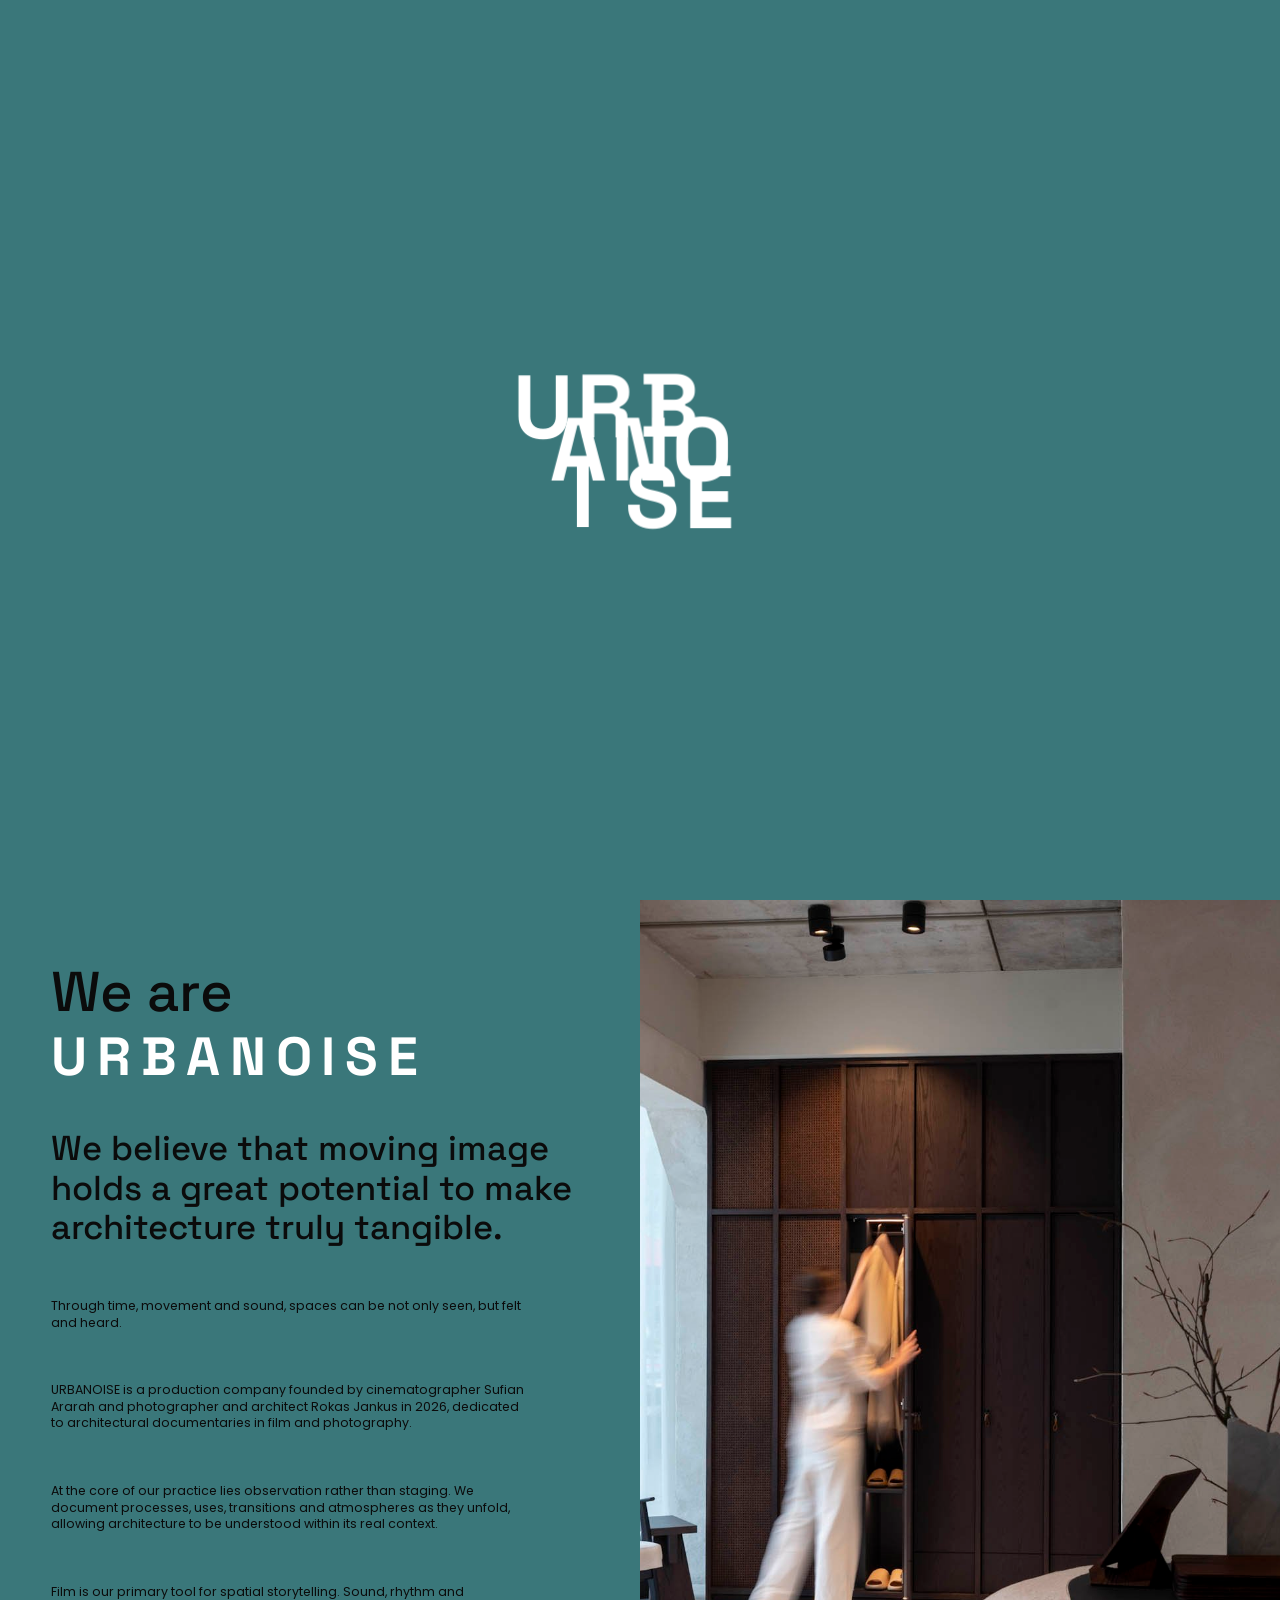
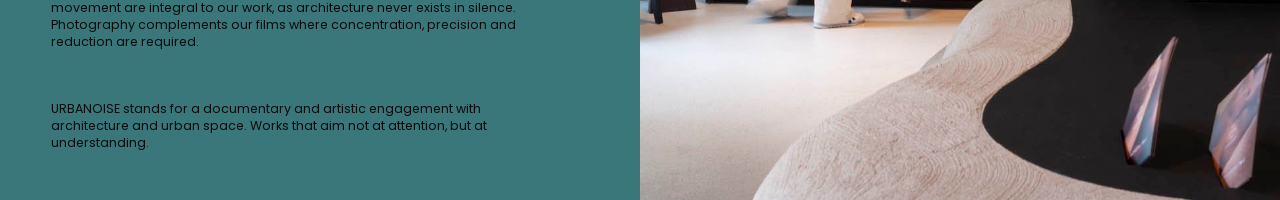
==== gsap2/index.html @ 007dd282 "Add gsap2 project and update About content" ====
<!doctype html>
<html lang="en">
  <head>
    <meta charset="UTF-8" />
    <meta name="viewport" content="width=device-width, initial-scale=1.0" />
    <title>Urbanoise</title>
    <link rel="preconnect" href="https://fonts.googleapis.com" />
    <link rel="preconnect" href="https://fonts.gstatic.com" crossorigin />
    <link
      href="https://fonts.googleapis.com/css2?family=Space+Grotesk:wght@400;500;600&display=swap"
      rel="stylesheet"
    />
    <link
      href="https://api.fontshare.com/v2/css?f[]=cabinet-grotesk@800&display=swap"
      rel="stylesheet"
    />
    <link
      href="https://api.fontshare.com/v2/css?f[]=satoshi@400,500,700&f[]=tanker@400&display=swap"
      rel="stylesheet"
    />
    <link
      href="https://fonts.googleapis.com/css2?family=Poppins:wght@300;400;500&display=swap"
      rel="stylesheet"
    />
    <link rel="stylesheet" href="./styles.css" />
    <link rel="stylesheet" href="./styles-phone.css" media="(max-width: 480px)" />
    <link
      rel="stylesheet"
      href="./styles-phone-lg.css"
      media="(min-width: 481px) and (max-width: 768px)"
    />
    <link
      rel="stylesheet"
      href="./styles-tablet.css"
      media="(min-width: 769px) and (max-width: 1024px)"
    />
    <link
      rel="stylesheet"
      href="./styles-laptop.css"
      media="(min-width: 1025px) and (max-width: 1440px)"
    />
    <link
      rel="stylesheet"
      href="./styles-13inch.css"
      media="(width: 1440px) and (min-height: 699px) and (max-height: 730px)"
    />
    <link
      rel="stylesheet"
      href="./styles-desktop.css"
      media="(min-width: 1441px) and (max-width: 1920px)"
    />
    <link rel="stylesheet" href="./styles-4k.css" media="(min-width: 1921px)" />
  </head>
  <body>
    <header class="site-header" aria-label="Primary">
      <div class="site-brand">Urbanoise</div>
      <nav class="nav-links">
        <a class="nav-link" href="mailto:info@urbanoise.com">Start a project</a>
        <a class="nav-link" href="#about">About us</a>
      </nav>
    </header>
    <main>
      <section class="stage" id="stage" aria-label="Urbanoise landing">
        <div class="video-frame" aria-label="Urbanoise featured video">
          <video
            class="hero-video"
            src="https://sufianararah.com/wp-content/uploads/2025/03/website_1.mp4"
            autoplay
            muted
            loop
            playsinline
          ></video>
          <div class="video-fallback" aria-hidden="true"></div>
          <button class="scroll-bumper" type="button" aria-label="Scroll down to About us">
            Scroll down
          </button>
        </div>

        <div class="stage-overlay">
          <h1 class="logo logo-button" role="button" tabindex="0" aria-label="Enter Urbanoise">
            <span class="sr-only">Urbanoise</span>
            <span class="logo-wrap logo--stack" aria-hidden="true">
              <span class="logo-letter logo-letter-urb">U</span>
              <span class="logo-letter logo-letter-urb">R</span>
              <span class="logo-letter logo-letter-urb">B</span>
              <span class="logo-letter logo-letter-ano">A</span>
              <span class="logo-letter logo-letter-ano">N</span>
              <span class="logo-letter logo-letter-ano">O</span>
              <span class="logo-letter logo-letter-ise">I</span>
              <span class="logo-letter logo-letter-ise">S</span>
              <span class="logo-letter logo-letter-ise">E</span>
            </span>
          </h1>

          <button class="enter-cta" type="button" aria-label="Click to enter">
            <span class="cursor-icon" aria-hidden="true">
              <svg viewBox="0 0 48 48" fill="none">
                <path
                  d="M12 6l26 24-11 1.5 5.2 10.8-4.2 1.9-5.2-10.8-8.6 7.1L12 6Z"
                  fill="currentColor"
                />
              </svg>
            </span>
            <span class="cta-text">Click to enter</span>
          </button>
        </div>
      </section>

      <section class="about-page" id="about" aria-label="About Urbanoise">
        <div class="about-split">
          <div class="about-left">
            <div class="about-head">
              <div class="about-we">We are</div>
              <div class="about-name">URBANOISE</div>
            </div>

            <p class="about-statement">
              We believe that moving image holds a great potential to make architecture truly
              tangible.
            </p>

            <p class="about-blurb">
              Through time, movement and sound, spaces can be not only seen, but felt and heard.
            </p>

            <p class="about-blurb">
              URBANOISE is a production company founded by cinematographer Sufian Ararah and
              photographer and architect Rokas Jankus in 2026, dedicated to architectural
              documentaries in film and photography.
            </p>

            <p class="about-blurb">
              At the core of our practice lies observation rather than staging. We document
              processes, uses, transitions and atmospheres as they unfold, allowing architecture to
              be understood within its real context.
            </p>

            <p class="about-blurb">
              Film is our primary tool for spatial storytelling. Sound, rhythm and movement are
              integral to our work, as architecture never exists in silence. Photography complements
              our films where concentration, precision and reduction are required.
            </p>

            <p class="about-blurb">
              URBANOISE stands for a documentary and artistic engagement with architecture and urban
              space. Works that aim not at attention, but at understanding.
            </p>
          </div>

          <div class="about-right" aria-hidden="true">
            <img
              class="about-photo"
              src="Photos/Architektur_2.jpg"
              alt=""
              loading="lazy"
            />
          </div>
        </div>
      </section>
    </main>

    <script type="module" src="./main.js"></script>
  </body>
</html>
---- gsap2/styles.css ----
:root {
  --pantone-8245c: #3a777a;
  --bg: #000;
  --text: #fff;
  --text-dark: #0b0b0b;
  --muted: rgba(255, 255, 255, 0.7);
  --font-logo: "Cabinet Grotesk", "Space Grotesk", sans-serif;
  --logo-letter-spacing: 0em;
  --logo-urb-x: 0em;
  --logo-urb-y: 0.01em;
  --logo-urb-letter: 0.02em;
  --logo-ano-x: -0.04em;
  --logo-ano-y: -0.02em;
  --logo-ano-letter: -0.09em;
  --logo-ise-x: -0.12em;
  --logo-ise-y: -0.06em;
  --logo-ise-letter: -0.08em;
  --font-head: "Satoshi", "Space Grotesk", sans-serif;
  --font-body: "Poppins", "Space Grotesk", sans-serif;
}

* {
  box-sizing: border-box;
}

html {
  height: 100%;
  scroll-behavior: smooth;
}

body {
  margin: 0;
  min-height: 100%;
  font-family: var(--font-body);
  font-weight: 400;
  background: var(--bg);
  color: var(--text);
  overflow-x: hidden;
}

body.scroll-locked {
  overflow: hidden;
  height: 100vh;
  overscroll-behavior: none;
}

@media (prefers-reduced-motion: reduce) {
  html {
    scroll-behavior: auto;
  }
}

button {
  font: inherit;
}

.sr-only {
  position: absolute;
  width: 1px;
  height: 1px;
  padding: 0;
  margin: -1px;
  overflow: hidden;
  clip: rect(0, 0, 0, 0);
  white-space: nowrap;
  border: 0;
}

.site-header {
  position: fixed;
  top: 1.75rem;
  left: 2.25rem;
  right: 2.25rem;
  z-index: 20;
  display: flex;
  align-items: center;
  justify-content: space-between;
  opacity: 0;
  visibility: hidden;
  transform: translateY(-12px);
  pointer-events: none;
}

body.is-entered .site-header {
  pointer-events: auto;
}

body.at-about .site-header {
  justify-content: flex-end;
}

body.at-about .site-brand {
  opacity: 0 !important;
  visibility: hidden !important;
  pointer-events: none !important;
  width: 0 !important;
  overflow: hidden !important;
}

.site-brand {
  font-family: var(--font-logo);
  font-weight: 800;
  font-size: 1.25rem;
  letter-spacing: var(--logo-letter-spacing);
  line-height: 1;
  text-transform: uppercase;
  color: #fff;
}

.nav-links {
  display: flex;
  align-items: center;
  gap: 2.25rem;
}

.nav-link {
  color: #fff;
  text-decoration: none;
  font-family: var(--font-head);
  font-weight: 500;
  font-size: 0.78rem;
  letter-spacing: 0.22em;
  text-transform: uppercase;
  padding: 0.2rem 0;
  transition: opacity 0.2s ease;
}

.nav-link:hover {
  opacity: 0.75;
}

.nav-link:focus-visible {
  outline: 2px solid #fff;
  outline-offset: 6px;
}

.stage {
  position: relative;
  min-height: 100vh;
  height: 100vh;
  background: var(--pantone-8245c);
  perspective: 1200px;
  overflow: hidden;
}

.video-frame {
  position: absolute;
  inset: 0;
  width: 100%;
  height: 100%;
  overflow: hidden;
  background: #000;
  border-radius: 26px;
  z-index: 1;
  opacity: 0;
  visibility: hidden;
  transform-style: preserve-3d;
  will-change: transform, opacity;
}

.hero-video {
  width: 100%;
  height: 100%;
  object-fit: cover;
  display: block;
}

.video-fallback {
  display: none;
}

.video-fallback.is-hidden {
  display: none;
}

.stage-overlay {
  position: absolute;
  inset: 0;
  display: grid;
  place-items: center;
  pointer-events: none;
  z-index: 4;
}

.logo {
  font-family: var(--font-logo);
  font-weight: 800;
  font-size: clamp(2.2rem, 7vw, 6rem);
  letter-spacing: var(--logo-letter-spacing);
  line-height: 1;
  text-transform: uppercase;
  margin: 0;
  color: #fff;
  pointer-events: auto;
  user-select: none;
  position: relative;
  display: grid;
  place-items: center;
  will-change: transform;
}

.logo-wrap {
  position: relative;
  display: inline-grid;
  place-items: center;
  transform: translateZ(0);
  will-change: transform;
  grid-area: 1 / 1;
  opacity: 0;
}

.logo-letter {
  display: block;
  font-family: var(--font-logo);
  font-weight: 800;
  letter-spacing: var(--logo-letter-spacing);
  will-change: transform, opacity;
}

.logo--stack {
  display: grid;
  grid-template-columns: repeat(3, 1fr);
  grid-auto-rows: 0.68em;
  place-content: center;
  place-items: center;
  column-gap: 0;
  row-gap: 0;
  transform: translateY(0.02em);
}

.logo--stack .logo-letter {
  width: 100%;
  text-align: center;
  letter-spacing: 0;
  line-height: 0.92;
}

.logo--stack .logo-letter-urb {
  letter-spacing: var(--logo-urb-letter);
  transform: translate(var(--logo-urb-x), var(--logo-urb-y));
}

.logo--stack .logo-letter-ano {
  letter-spacing: var(--logo-ano-letter);
  transform: translate(var(--logo-ano-x), var(--logo-ano-y));
}

.logo--stack .logo-letter-ise {
  letter-spacing: var(--logo-ise-letter);
  transform: translate(var(--logo-ise-x), var(--logo-ise-y));
}

.logo--stack .logo-letter:nth-child(n + 4):nth-child(-n + 6) {
  margin-top: -0.06em;
}

.logo--stack .logo-letter:nth-child(n + 7) {
  margin-top: -0.12em;
}

.logo--row {
  display: flex;
  justify-content: center;
  align-items: center;
  gap: var(--logo-letter-spacing);
  white-space: nowrap;
}

.logo-button {
  cursor: pointer;
}

.enter-cta {
  position: absolute;
  bottom: 3.2rem;
  left: 0;
  right: 0;
  margin-inline: auto;
  width: max-content;
  display: flex;
  flex-direction: column;
  align-items: center;
  gap: 0.65rem;
  background: transparent;
  border: 0;
  color: #fff;
  padding: 0.5rem 0.75rem;
  cursor: pointer;
  pointer-events: auto;
  transition: opacity 0.18s ease;
}

.enter-cta:focus-visible {
  outline: 2px solid #fff;
  outline-offset: 6px;
  border-radius: 8px;
}

.enter-cta:hover {
  opacity: 0.78;
}

@media (prefers-reduced-motion: reduce) {
  .enter-cta {
    transition: none;
  }
}

.cursor-icon {
  width: 28px;
  height: 28px;
  display: grid;
  place-items: center;
  color: #fff;
  position: relative;
  isolation: isolate;
}

.cursor-icon::after,
.cursor-icon::before {
  content: "";
  position: absolute;
  inset: 50%;
  width: 86px;
  height: 86px;
  background: radial-gradient(circle at 50% 50%, rgba(255, 255, 255, 0.24) 8%, rgba(255, 255, 255, 0.1) 40%, rgba(255, 255, 255, 0) 68%);
  border-radius: 999px;
  transform: translate(-50%, -50%) scale(0.22);
  opacity: 0;
  pointer-events: none;
}

.cursor-icon::before {
  width: 72px;
  height: 72px;
  background: radial-gradient(circle at 50% 50%, rgba(255, 255, 255, 0.28) 10%, rgba(255, 255, 255, 0.12) 44%, rgba(255, 255, 255, 0) 70%);
  filter: blur(0.9px);
}

.cursor-icon svg {
  width: 100%;
  height: 100%;
  display: block;
}

.cta-text {
  font-size: 0.75rem;
  letter-spacing: 0.35em;
  text-transform: uppercase;
  font-weight: 300;
  opacity: 0.95;
}

.cursor-animate .cursor-icon {
  animation: cursorClick 0.5s ease-out forwards;
}

.cursor-animate .cursor-icon::after {
  animation: cursorRipple 1.05s cubic-bezier(0.25, 0.46, 0.45, 1) forwards;
}

.cursor-animate .cursor-icon::before {
  animation: cursorRipple 0.9s cubic-bezier(0.25, 0.46, 0.45, 1) 0.06s forwards;
}

@keyframes cursorClick {
  0% {
    transform: translateY(0) scale(1);
  }
  15% {
    transform: translateY(1px) scale(0.94);
  }
  40% {
    transform: translateY(0) scale(1.02);
  }
  100% {
    transform: translateY(0) scale(1);
  }
}

@keyframes cursorRipple {
  0% {
    transform: translate(-50%, -50%) scale(0.22);
    opacity: 0;
  }
  18% {
    transform: translate(-50%, -50%) scale(0.38);
    opacity: 0.28;
  }
  55% {
    opacity: 0.18;
  }
  100% {
    transform: translate(-50%, -52%) scale(2.25);
    opacity: 0;
  }
}

.scroll-bumper {
  position: absolute;
  bottom: 2rem;
  left: 0;
  right: 0;
  margin-inline: auto;
  width: max-content;
  min-width: 240px;
  height: 54px;
  padding: 0 1.35rem;
  border: 0;
  border-radius: 0;
  background: #fff;
  color: var(--text-dark);
  font-family: var(--font-head);
  font-weight: 500;
  font-size: 0.78rem;
  letter-spacing: 0.22em;
  text-transform: uppercase;
  cursor: pointer;
  box-shadow: 0 18px 40px rgba(0, 0, 0, 0.35);
}

.scroll-bumper:disabled {
  pointer-events: none;
}

.scroll-bumper:focus-visible {
  outline: 2px solid #fff;
  outline-offset: 6px;
}

.about-page {
  min-height: 100vh;
  background: #000;
}

.about-split {
  min-height: 100vh;
  display: grid;
  grid-template-columns: 1fr 1fr;
}

.about-left {
  background: var(--pantone-8245c);
  color: var(--text-dark);
  padding: clamp(2.9rem, 6vh, 4.1rem) clamp(1.9rem, 4vw, 3.6rem)
    clamp(2.4rem, 5vh, 3.2rem);
  display: flex;
  flex-direction: column;
  min-height: 100vh;
}

.about-head {
  display: grid;
  gap: 0.65rem;
}

.about-we {
  font-family: var(--font-head);
  font-weight: 500;
  font-size: clamp(2.6rem, 4.6vw, 3.5rem);
  line-height: 1;
}

.about-name {
  font-family: var(--font-logo);
  font-weight: 800;
  font-size: clamp(2.35rem, 4.2vw, 3.45rem);
  letter-spacing: 0.18em;
  line-height: 1;
  color: #fff;
}

.about-statement {
  margin: clamp(2.4rem, 5vh, 3.6rem) 0 0;
  font-family: var(--font-head);
  font-weight: 500;
  font-size: clamp(1.85rem, 2.7vw, 3.2rem);
  line-height: 1.14;
  max-width: 40ch;
}

.about-blurb {
  margin: auto 0 0;
  max-width: 60ch;
  font-size: clamp(0.78rem, 0.95vw, 0.85rem);
  line-height: 1.35;
  white-space: normal;
}

@media (max-height: 820px) {
  .about-head {
    gap: 0.55rem;
  }

  .about-statement {
    margin-top: 2.3rem;
    font-size: clamp(1.75rem, 2.45vw, 2.7rem);
  }

  .about-blurb {
    font-size: 0.8rem;
  }
}

.about-right {
  position: relative;
  min-height: 100vh;
  background: #111;
}

.about-photo {
  width: 100%;
  height: 100%;
  display: block;
  object-fit: cover;
}
---- gsap2/styles-phone.css ----
/* Phone overrides (max-width: 480px). */

.site-header {
  top: 1.25rem;
  left: 1.25rem;
  right: 1.25rem;
}

.site-brand {
  font-size: 1.1rem;
}

.nav-links {
  gap: 1.25rem;
}

.nav-link {
  font-size: 0.65rem;
  letter-spacing: 0.18em;
}

.enter-cta {
  bottom: 2.2rem;
}

.cursor-icon {
  width: 24px;
  height: 24px;
}

.cta-text {
  font-size: 0.68rem;
}

.scroll-bumper {
  bottom: 1.35rem;
  min-width: 210px;
  height: 50px;
  font-size: 0.7rem;
}

.about-split {
  grid-template-columns: 1fr 1fr;
}

.about-left {
  min-height: auto;
  padding: 3rem 1.75rem 2.25rem;
}

.about-right {
  min-height: 55vh;
}

.about-we {
  font-size: 2.65rem;
}

.about-name {
  font-size: 2.55rem;
}

.about-statement {
  margin-top: 2.4rem;
  font-size: clamp(1.65rem, 6vw, 2.2rem);
  max-width: 22ch;
}

.about-blurb {
  max-width: 48ch;
  font-size: 0.82rem;
}
---- gsap2/styles-phone-lg.css ----
/* Large phone / small tablet overrides (481px–768px). */

.site-header {
  top: 1.4rem;
  left: 1.6rem;
  right: 1.6rem;
}

.site-brand {
  font-size: 1.2rem;
}

.nav-links {
  gap: 1.6rem;
}

.nav-link {
  font-size: 0.7rem;
  letter-spacing: 0.2em;
}

.enter-cta {
  bottom: 2.35rem;
}

.scroll-bumper {
  bottom: 1.5rem;
  min-width: 220px;
}

.about-split {
  grid-template-columns: 1fr 1fr;
}

.about-left {
  min-height: auto;
  padding: 3.25rem 2.4rem 2.5rem;
}

.about-right {
  min-height: 60vh;
}

.about-we {
  font-size: 3.05rem;
}

.about-name {
  font-size: 3rem;
}

.about-statement {
  margin-top: 2.8rem;
  font-size: clamp(1.9rem, 4.6vw, 2.55rem);
  max-width: 22ch;
}
---- gsap2/styles-tablet.css ----
/* Tablet overrides (769px–1024px). */

.site-header {
  left: 1.9rem;
  right: 1.9rem;
}

.site-brand {
  font-size: 1.3rem;
}

.nav-links {
  gap: 1.9rem;
}

.about-split {
  grid-template-columns: 1fr 1fr;
}

.about-left {
  padding: 3.6rem 2.8rem 2.8rem;
}

.about-we {
  font-size: 3.15rem;
}

.about-name {
  font-size: 3.1rem;
}

.about-statement {
  margin-top: 3.1rem;
  font-size: clamp(2rem, 2.8vw, 2.65rem);
}
---- gsap2/styles-laptop.css ----
/* Laptop overrides (1025px–1440px). */

.site-header {
  left: 2.1rem;
  right: 2.1rem;
}

.about-left {
  padding: 4rem 3.2rem 3rem;
}

.about-split {
  grid-template-columns: 1fr 1fr;
}
---- gsap2/styles-13inch.css ----
/* 13-inch laptop height tuning (1440px wide). */

.about-left {
  padding-top: 3.6rem;
  padding-bottom: 2.6rem;
}

.about-statement {
  margin-top: 3.1rem;
}
---- gsap2/styles-desktop.css ----
/* Desktop overrides (1441px–1920px). */

.site-header {
  left: 2.6rem;
  right: 2.6rem;
}

.site-brand {
  font-size: 1.35rem;
}

.nav-link {
  font-size: 0.82rem;
}

.about-split {
  grid-template-columns: 1fr 1fr;
}
---- gsap2/styles-4k.css ----
/* 4K overrides (1921px+). */

.site-header {
  top: 2.4rem;
  left: 3.4rem;
  right: 3.4rem;
}

.site-brand {
  font-size: 1.75rem;
}

.nav-link {
  font-size: 0.95rem;
}

.enter-cta {
  bottom: 3.8rem;
}

.scroll-bumper {
  bottom: 2.6rem;
  min-width: 300px;
  height: 62px;
  font-size: 0.9rem;
}

.about-left {
  padding: 5.5rem 5.2rem 4.2rem;
}

.about-we {
  font-size: 4.6rem;
}

.about-name {
  font-size: 4.5rem;
}

.about-statement {
  font-size: clamp(2.6rem, 2.6vw, 4.1rem);
}
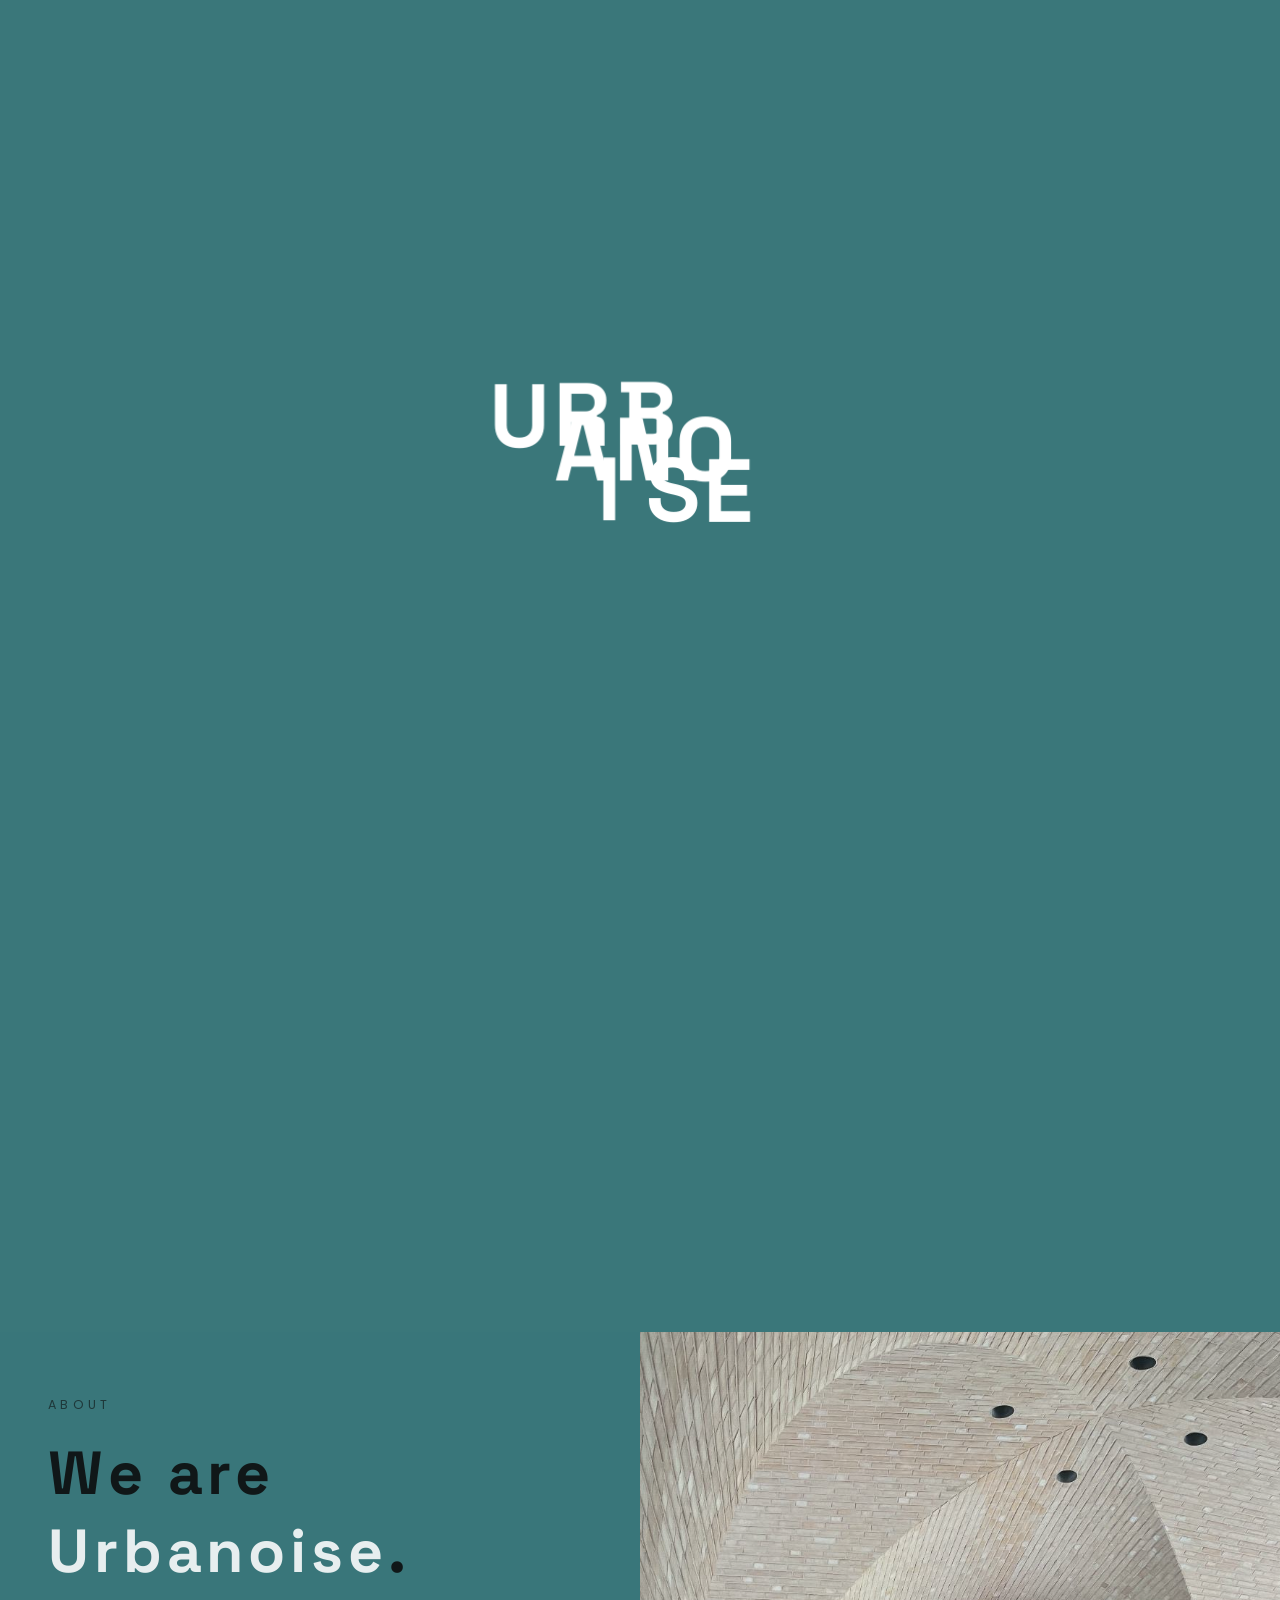
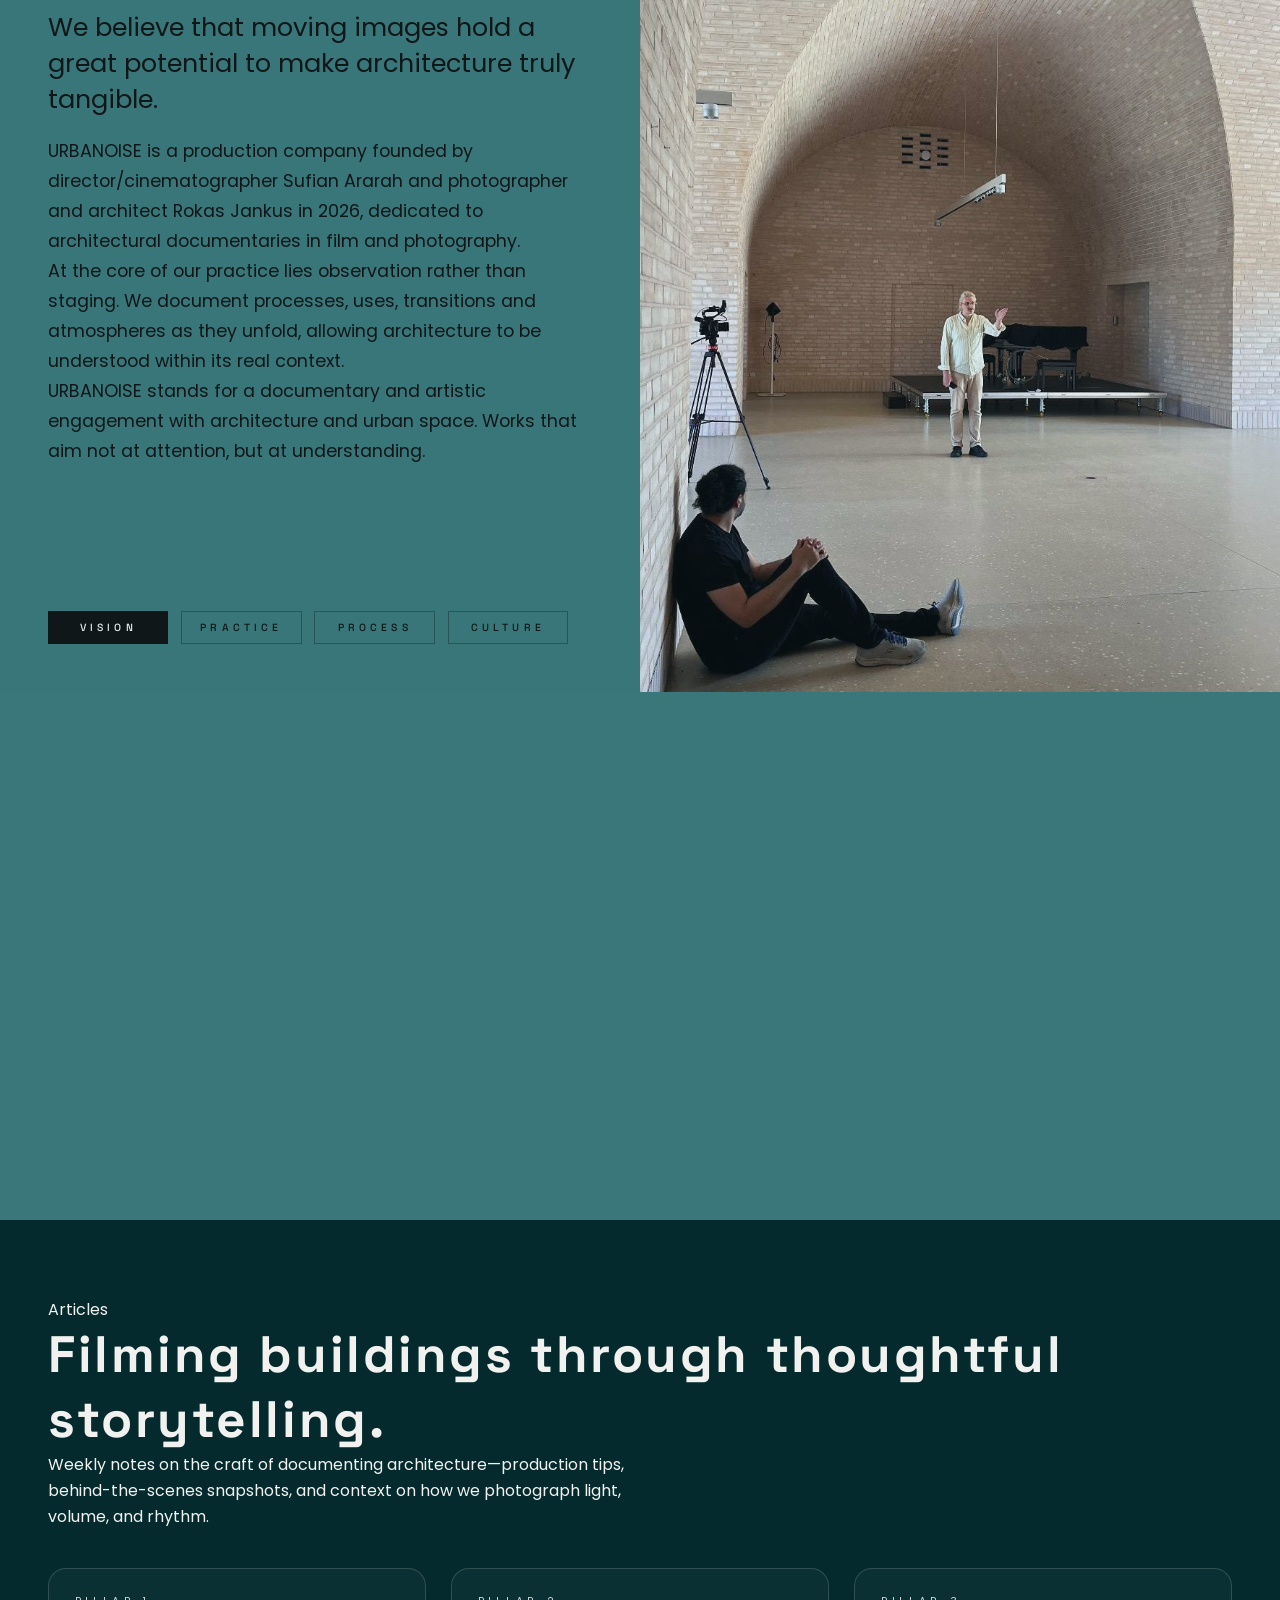
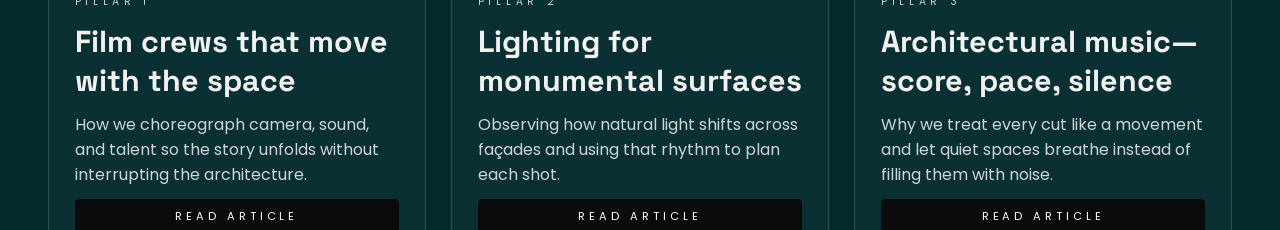
==== commit 2f03b560: "Update about page scroll and controls" ====
--- a/gsap2/index.html
+++ b/gsap2/index.html
@@ -56,10 +56,13 @@
       <div class="site-brand">Urbanoise</div>
       <nav class="nav-links">
         <a class="nav-link" href="mailto:info@urbanoise.com">Start a project</a>
+        <a class="nav-link" href="#articles">Articles</a>
         <a class="nav-link" href="#about">About us</a>
       </nav>
     </header>
-    <main>
+    <div id="smooth-wrapper">
+      <div id="smooth-content">
+        <main>
       <section class="stage" id="stage" aria-label="Urbanoise landing">
         <div class="video-frame" aria-label="Urbanoise featured video">
           <video
@@ -107,57 +110,69 @@
       </section>
 
       <section class="about-page" id="about" aria-label="About Urbanoise">
-        <div class="about-split">
-          <div class="about-left">
-            <div class="about-head">
-              <div class="about-we">We are</div>
-              <div class="about-name">URBANOISE</div>
+        <div class="about-grid">
+          <div class="about-viewport">
+            <div class="about-slide-track"></div>
+          </div>
+          <div class="about-actions">
+            <div class="about-controls" role="group" aria-label="About variants">
+              <button
+                type="button"
+                class="about-variant-button is-active"
+                data-variant="vision"
+                aria-pressed="true"
+              >
+                Vision
+              </button>
+              <button type="button" class="about-variant-button" data-variant="practice" aria-pressed="false">
+                Practice
+              </button>
+              <button type="button" class="about-variant-button" data-variant="process" aria-pressed="false">
+                Process
+              </button>
+              <button type="button" class="about-variant-button" data-variant="culture" aria-pressed="false">
+                Culture
+              </button>
             </div>
-
-            <p class="about-statement">
-              We believe that moving image holds a great potential to make architecture truly
-              tangible.
-            </p>
-
-            <p class="about-blurb">
-              Through time, movement and sound, spaces can be not only seen, but felt and heard.
-            </p>
-
-            <p class="about-blurb">
-              URBANOISE is a production company founded by cinematographer Sufian Ararah and
-              photographer and architect Rokas Jankus in 2026, dedicated to architectural
-              documentaries in film and photography.
-            </p>
-
-            <p class="about-blurb">
-              At the core of our practice lies observation rather than staging. We document
-              processes, uses, transitions and atmospheres as they unfold, allowing architecture to
-              be understood within its real context.
-            </p>
-
-            <p class="about-blurb">
-              Film is our primary tool for spatial storytelling. Sound, rhythm and movement are
-              integral to our work, as architecture never exists in silence. Photography complements
-              our films where concentration, precision and reduction are required.
-            </p>
-
-            <p class="about-blurb">
-              URBANOISE stands for a documentary and artistic engagement with architecture and urban
-              space. Works that aim not at attention, but at understanding.
-            </p>
-          </div>
-
-          <div class="about-right" aria-hidden="true">
-            <img
-              class="about-photo"
-              src="Photos/Architektur_2.jpg"
-              alt=""
-              loading="lazy"
-            />
           </div>
         </div>
       </section>
-    </main>
+
+      <section class="articles-section" id="articles" aria-label="Articles">
+        <div class="articles-inner">
+          <div class="articles-heading">
+            <p class="articles-eyebrow">Articles</p>
+            <h2>Filming buildings through thoughtful storytelling.</h2>
+            <p>
+              Weekly notes on the craft of documenting architecture—production tips, behind-the-scenes snapshots,
+              and context on how we photograph light, volume, and rhythm.
+            </p>
+          </div>
+          <div class="articles-grid">
+            <article class="article-card">
+              <p class="article-label">Pillar 1</p>
+              <h3>Film crews that move with the space</h3>
+              <p>How we choreograph camera, sound, and talent so the story unfolds without interrupting the architecture.</p>
+              <button class="article-button">Read article</button>
+            </article>
+            <article class="article-card">
+              <p class="article-label">Pillar 2</p>
+              <h3>Lighting for monumental surfaces</h3>
+              <p>Observing how natural light shifts across façades and using that rhythm to plan each shot.</p>
+              <button class="article-button">Read article</button>
+            </article>
+            <article class="article-card">
+              <p class="article-label">Pillar 3</p>
+              <h3>Architectural music—score, pace, silence</h3>
+              <p>Why we treat every cut like a movement and let quiet spaces breathe instead of filling them with noise.</p>
+              <button class="article-button">Read article</button>
+            </article>
+          </div>
+        </div>
+      </section>
+        </main>
+      </div>
+    </div>
 
     <script type="module" src="./main.js"></script>
   </body>
--- a/gsap2/styles.css
+++ b/gsap2/styles.css
@@ -1,6 +1,6 @@
 :root {
   --pantone-8245c: #3a777a;
-  --bg: #000;
+  --bg: #3a777a;
   --text: #fff;
   --text-dark: #0b0b0b;
   --muted: rgba(255, 255, 255, 0.7);
@@ -38,6 +38,24 @@
   overflow-x: hidden;
 }
 
+#smooth-wrapper,
+#smooth-content {
+  background: var(--pantone-8245c);
+}
+
+#smooth-wrapper {
+  position: relative;
+  overflow: hidden;
+}
+
+#smooth-content {
+  min-height: 100vh;
+}
+
+#smooth-content > main {
+  min-height: 100vh;
+}
+
 body.scroll-locked {
   overflow: hidden;
   height: 100vh;
@@ -75,10 +93,12 @@
   display: flex;
   align-items: center;
   justify-content: space-between;
+  gap: 1rem;
   opacity: 0;
   visibility: hidden;
   transform: translateY(-12px);
   pointer-events: none;
+  transition: opacity 0.4s ease, transform 0.4s ease;
 }
 
 body.is-entered .site-header {
@@ -90,11 +110,12 @@
 }
 
 body.at-about .site-brand {
-  opacity: 0 !important;
-  visibility: hidden !important;
-  pointer-events: none !important;
-  width: 0 !important;
-  overflow: hidden !important;
+  opacity: 0;
+  visibility: hidden;
+  pointer-events: none;
+  width: 0;
+  height: 0;
+  overflow: hidden;
 }
 
 .site-brand {
@@ -118,20 +139,35 @@
   text-decoration: none;
   font-family: var(--font-head);
   font-weight: 500;
-  font-size: 0.78rem;
-  letter-spacing: 0.22em;
-  text-transform: uppercase;
-  padding: 0.2rem 0;
-  transition: opacity 0.2s ease;
-}
-
+  font-size: 0.65rem;
+  letter-spacing: 0.4em;
+  text-transform: uppercase;
+  padding: 0.45rem 1rem;
+  background: transparent;
+  border-radius: 0;
+  display: inline-flex;
+  align-items: center;
+  justify-content: center;
+  transition: background 0.25s ease, transform 0.2s ease;
+}
 .nav-link:hover {
-  opacity: 0.75;
+  transform: translateY(-1px);
 }
 
 .nav-link:focus-visible {
   outline: 2px solid #fff;
   outline-offset: 6px;
+}
+
+body.at-about .nav-link {
+  background: #0b0b0b;
+  border-radius: 3px;
+  padding: 0.55rem 1.2rem;
+  letter-spacing: 0.4em;
+}
+
+main {
+  scroll-snap-type: y mandatory;
 }
 
 .stage {
@@ -141,6 +177,7 @@
   background: var(--pantone-8245c);
   perspective: 1200px;
   overflow: hidden;
+  scroll-snap-align: start;
 }
 
 .video-frame {
@@ -429,82 +466,230 @@
 }
 
 .about-page {
-  min-height: 100vh;
-  background: #000;
-}
-
-.about-split {
+  background: var(--pantone-8245c);
+  padding: 0;
+  color: var(--text-dark);
+  min-height: 100vh;
+  scroll-snap-align: start;
+}
+
+.about-grid {
+  position: relative;
+  min-height: 100vh;
+}
+
+.about-viewport {
+  overflow: hidden;
+  min-height: 100vh;
+}
+
+.about-slide-track {
+  display: flex;
+  width: 400%;
+  min-height: 100vh;
+  will-change: transform;
+}
+
+.about-slide {
+  width: 100%;
   min-height: 100vh;
   display: grid;
-  grid-template-columns: 1fr 1fr;
-}
-
-.about-left {
+  grid-template-columns: repeat(2, minmax(0, 1fr));
+  align-items: stretch;
   background: var(--pantone-8245c);
+}
+
+.about-slide-text {
+  padding: clamp(3rem, 5vw, 4rem) clamp(1.5rem, 4vw, 3rem) clamp(4rem, 8vh, 5rem) clamp(1.5rem, 4vw, 3rem);
+  display: flex;
+  flex-direction: column;
+  gap: 1.25rem;
+}
+
+.about-eyebrow {
+  font-size: 0.78rem;
+  letter-spacing: 0.35em;
+  text-transform: uppercase;
+  color: rgba(11, 11, 11, 0.65);
+  margin: 0;
+}
+
+.about-title {
+  font-family: var(--font-logo);
+  font-weight: 800;
+  font-size: clamp(2.4rem, 5vw, 3.8rem);
+  letter-spacing: 0.08em;
+  margin: 0;
   color: var(--text-dark);
-  padding: clamp(2.9rem, 6vh, 4.1rem) clamp(1.9rem, 4vw, 3.6rem)
-    clamp(2.4rem, 5vh, 3.2rem);
-  display: flex;
-  flex-direction: column;
-  min-height: 100vh;
-}
-
-.about-head {
-  display: grid;
-  gap: 0.65rem;
-}
-
-.about-we {
+}
+
+.about-title-brand {
+  color: #fff;
+}
+
+.about-lead {
+  margin: 0;
+  font-size: clamp(1.2rem, 3vw, 1.6rem);
+  line-height: 1.4;
+  max-width: 62ch;
+  color: var(--text-dark);
+}
+
+.about-paragraph {
+  margin: 0;
+  font-size: clamp(0.95rem, 1.8vw, 1.1rem);
+  line-height: 1.7;
+  max-width: 60ch;
+  color: var(--text-dark);
+}
+
+.about-slide-image {
+  display: flex;
+  align-items: stretch;
+  background: #111;
+}
+
+.about-slide-image .about-photo-wrapper {
+  height: 100%;
+}
+
+.about-actions {
+  position: absolute;
+  bottom: clamp(2rem, 4vw, 3rem);
+  left: clamp(1.5rem, 4vw, 3rem);
+  width: min(520px, calc(50vw - clamp(1.5rem, 4vw, 3rem)));
+  padding-top: clamp(1rem, 2vw, 1.5rem);
+  display: flex;
+  justify-content: center;
+}
+
+.about-controls {
+  width: 100%;
+  margin: 0;
+  display: flex;
+  gap: clamp(0.5rem, 1vw, 0.85rem);
+  flex-wrap: nowrap;
+}
+
+.about-variant-button {
+  border: 1px solid rgba(11, 11, 11, 0.35);
+  background: transparent;
+  color: var(--text-dark);
   font-family: var(--font-head);
   font-weight: 500;
-  font-size: clamp(2.6rem, 4.6vw, 3.5rem);
-  line-height: 1;
-}
-
-.about-name {
-  font-family: var(--font-logo);
-  font-weight: 800;
-  font-size: clamp(2.35rem, 4.2vw, 3.45rem);
-  letter-spacing: 0.18em;
-  line-height: 1;
+  font-size: 0.65rem;
+  letter-spacing: 0.4em;
+  text-transform: uppercase;
+  padding: 0.55rem 0.95rem;
+  cursor: pointer;
+  transition: background 0.2s ease, color 0.2s ease, border-color 0.2s ease;
+  flex: 1;
+  min-width: 0;
+  text-align: center;
+}
+
+.about-variant-button.is-active {
+  background: var(--text-dark);
   color: #fff;
-}
-
-.about-statement {
-  margin: clamp(2.4rem, 5vh, 3.6rem) 0 0;
-  font-family: var(--font-head);
-  font-weight: 500;
-  font-size: clamp(1.85rem, 2.7vw, 3.2rem);
-  line-height: 1.14;
-  max-width: 40ch;
-}
-
-.about-blurb {
-  margin: auto 0 0;
-  max-width: 60ch;
-  font-size: clamp(0.78rem, 0.95vw, 0.85rem);
-  line-height: 1.35;
-  white-space: normal;
-}
-
-@media (max-height: 820px) {
-  .about-head {
-    gap: 0.55rem;
-  }
-
-  .about-statement {
-    margin-top: 2.3rem;
-    font-size: clamp(1.75rem, 2.45vw, 2.7rem);
-  }
-
-  .about-blurb {
-    font-size: 0.8rem;
-  }
-}
-
-.about-right {
-  position: relative;
-  min-height: 100vh;
+  border-color: var(--text-dark);
+}
+
+.about-variant-button:focus-visible {
+  outline: 2px solid #fff;
+  outline-offset: 2px;
+}
+
+.articles-section {
+  background: #042a2d;
+  color: #f1f2ef;
+  padding: clamp(4rem, 6vw, 6rem) clamp(1.5rem, 4vw, 3rem) clamp(5rem, 7vw, 7rem);
+}
+
+.articles-inner {
+  max-width: 1200px;
+  margin: 0 auto;
+  display: flex;
+  flex-direction: column;
+  gap: clamp(2rem, 3vw, 3rem);
+}
+
+.articles-heading h2 {
+  margin: 0;
+  font-size: clamp(2rem, 4vw, 3.5rem);
+  letter-spacing: 0.05em;
+}
+
+.articles-heading p {
+  margin: 0;
+  max-width: 58ch;
+  line-height: 1.6;
+}
+
+.articles-grid {
+  display: grid;
+  grid-template-columns: repeat(auto-fit, minmax(230px, 1fr));
+  gap: clamp(1.25rem, 2vw, 1.75rem);
+}
+
+.article-card {
+  background: rgba(255, 255, 255, 0.03);
+  border: 1px solid rgba(255, 255, 255, 0.15);
+  border-radius: 18px;
+  padding: clamp(1.5rem, 2vw, 2rem);
+  display: flex;
+  flex-direction: column;
+  gap: 0.75rem;
+}
+
+.article-label {
+  text-transform: uppercase;
+  letter-spacing: 0.45em;
+  font-size: 0.65rem;
+  margin: 0;
+  color: rgba(255, 255, 255, 0.6);
+}
+
+.article-card h3 {
+  margin: 0;
+  font-size: clamp(1.35rem, 2.5vw, 1.9rem);
+}
+
+.article-card p {
+  margin: 0;
+  color: rgba(255, 255, 255, 0.8);
+}
+
+.article-button {
+  margin-top: auto;
+  padding: 0.55rem 1rem;
+  border: none;
+  background: #0b0b0b;
+  color: #fff;
+  text-transform: uppercase;
+  letter-spacing: 0.35em;
+  font-size: 0.7rem;
+  border-radius: 4px;
+  cursor: pointer;
+  transition: background 0.2s ease, transform 0.2s ease;
+}
+
+.article-button:hover {
+  background: #1c1c1c;
+  transform: translateY(-1px);
+}
+
+.about-photo-panel {
+  width: 100%;
+  min-height: 100vh;
+  background: #111;
+  display: flex;
+  align-items: stretch;
+}
+
+.about-photo-wrapper {
+  width: 100%;
+  height: 100%;
+  overflow: hidden;
   background: #111;
 }
 
@@ -513,4 +698,21 @@
   height: 100%;
   display: block;
   object-fit: cover;
-}
+  object-position: center 90%;
+}
+
+@media (max-width: 960px) {
+  .about-slide {
+    grid-template-columns: 1fr;
+  }
+
+  .about-slide-image {
+    min-height: 60vh;
+  }
+
+  .about-actions {
+    position: static;
+    padding: clamp(3rem, 5vw, 4rem);
+  }
+}
+
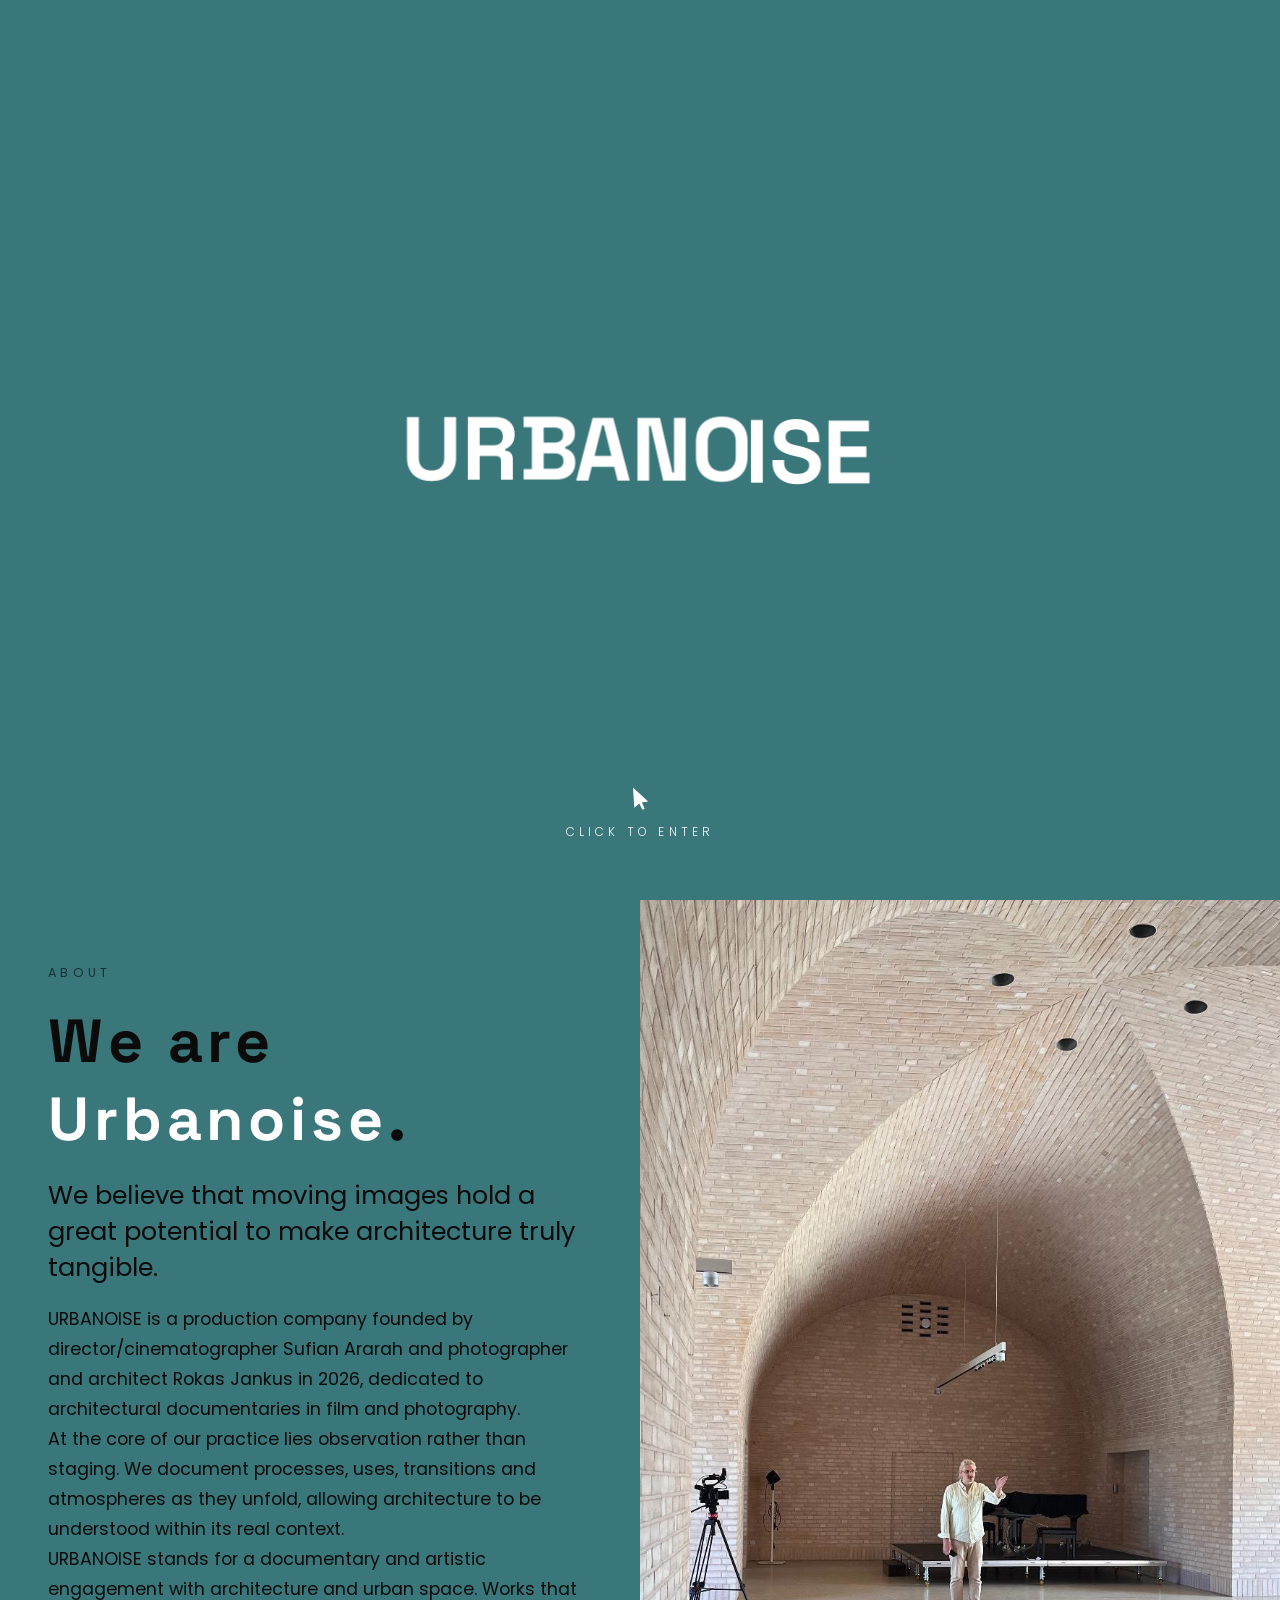
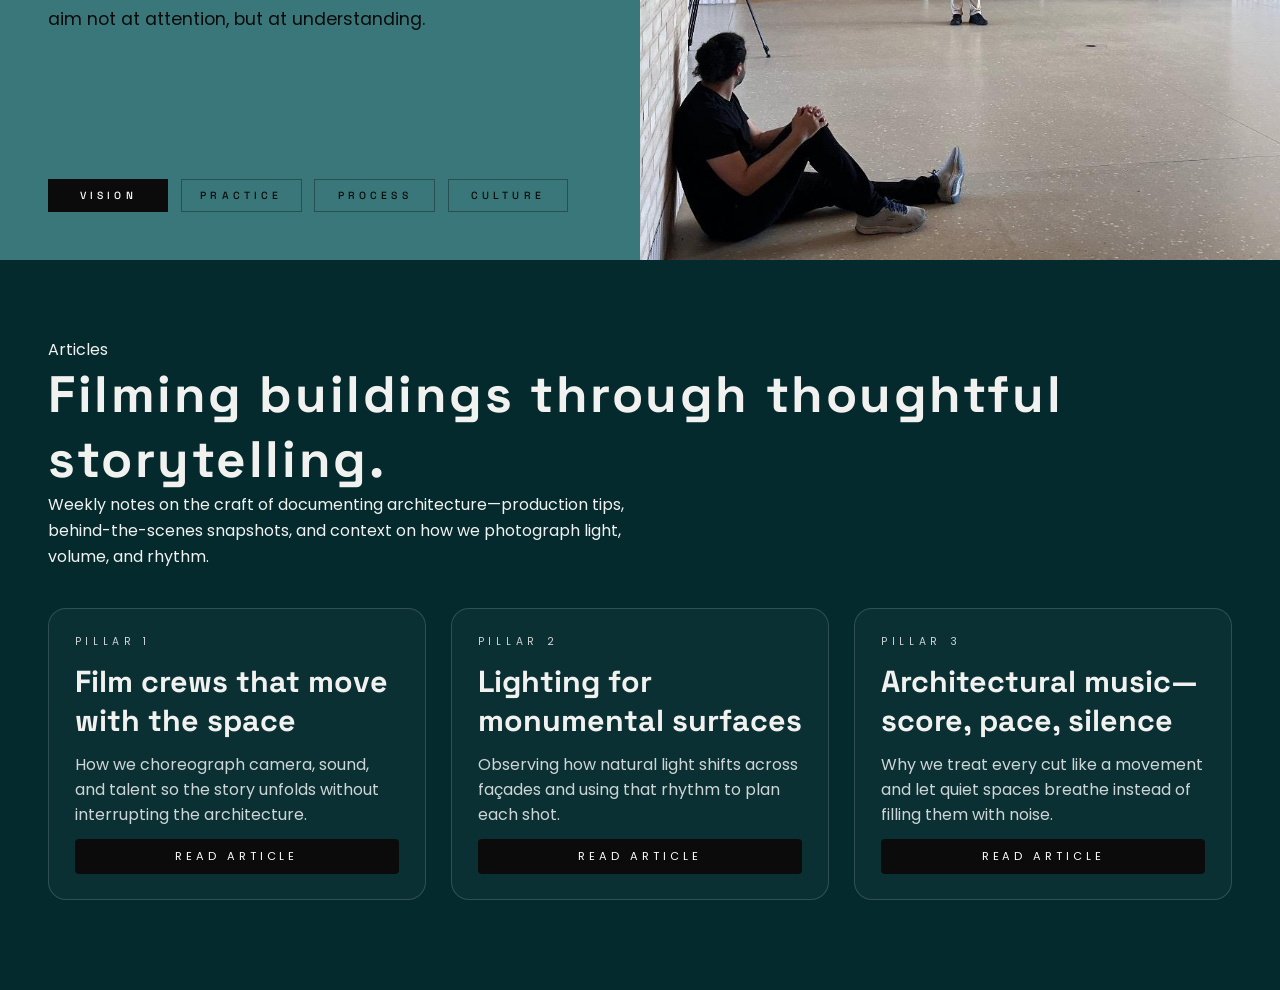
==== commit 25fef55d: "Simplify scroll flow and tweak landing CTA timing" ====
--- a/gsap2/index.html
+++ b/gsap2/index.html
@@ -60,9 +60,7 @@
         <a class="nav-link" href="#about">About us</a>
       </nav>
     </header>
-    <div id="smooth-wrapper">
-      <div id="smooth-content">
-        <main>
+    <main>
       <section class="stage" id="stage" aria-label="Urbanoise landing">
         <div class="video-frame" aria-label="Urbanoise featured video">
           <video
@@ -170,9 +168,7 @@
           </div>
         </div>
       </section>
-        </main>
-      </div>
-    </div>
+    </main>
 
     <script type="module" src="./main.js"></script>
   </body>
--- a/gsap2/styles.css
+++ b/gsap2/styles.css
@@ -38,24 +38,6 @@
   overflow-x: hidden;
 }
 
-#smooth-wrapper,
-#smooth-content {
-  background: var(--pantone-8245c);
-}
-
-#smooth-wrapper {
-  position: relative;
-  overflow: hidden;
-}
-
-#smooth-content {
-  min-height: 100vh;
-}
-
-#smooth-content > main {
-  min-height: 100vh;
-}
-
 body.scroll-locked {
   overflow: hidden;
   height: 100vh;
@@ -105,19 +87,6 @@
   pointer-events: auto;
 }
 
-body.at-about .site-header {
-  justify-content: flex-end;
-}
-
-body.at-about .site-brand {
-  opacity: 0;
-  visibility: hidden;
-  pointer-events: none;
-  width: 0;
-  height: 0;
-  overflow: hidden;
-}
-
 .site-brand {
   font-family: var(--font-logo);
   font-weight: 800;
@@ -159,17 +128,6 @@
   outline-offset: 6px;
 }
 
-body.at-about .nav-link {
-  background: #0b0b0b;
-  border-radius: 3px;
-  padding: 0.55rem 1.2rem;
-  letter-spacing: 0.4em;
-}
-
-main {
-  scroll-snap-type: y mandatory;
-}
-
 .stage {
   position: relative;
   min-height: 100vh;
@@ -177,7 +135,6 @@
   background: var(--pantone-8245c);
   perspective: 1200px;
   overflow: hidden;
-  scroll-snap-align: start;
 }
 
 .video-frame {
@@ -470,7 +427,6 @@
   padding: 0;
   color: var(--text-dark);
   min-height: 100vh;
-  scroll-snap-align: start;
 }
 
 .about-grid {
@@ -715,4 +671,3 @@
     padding: clamp(3rem, 5vw, 4rem);
   }
 }
-
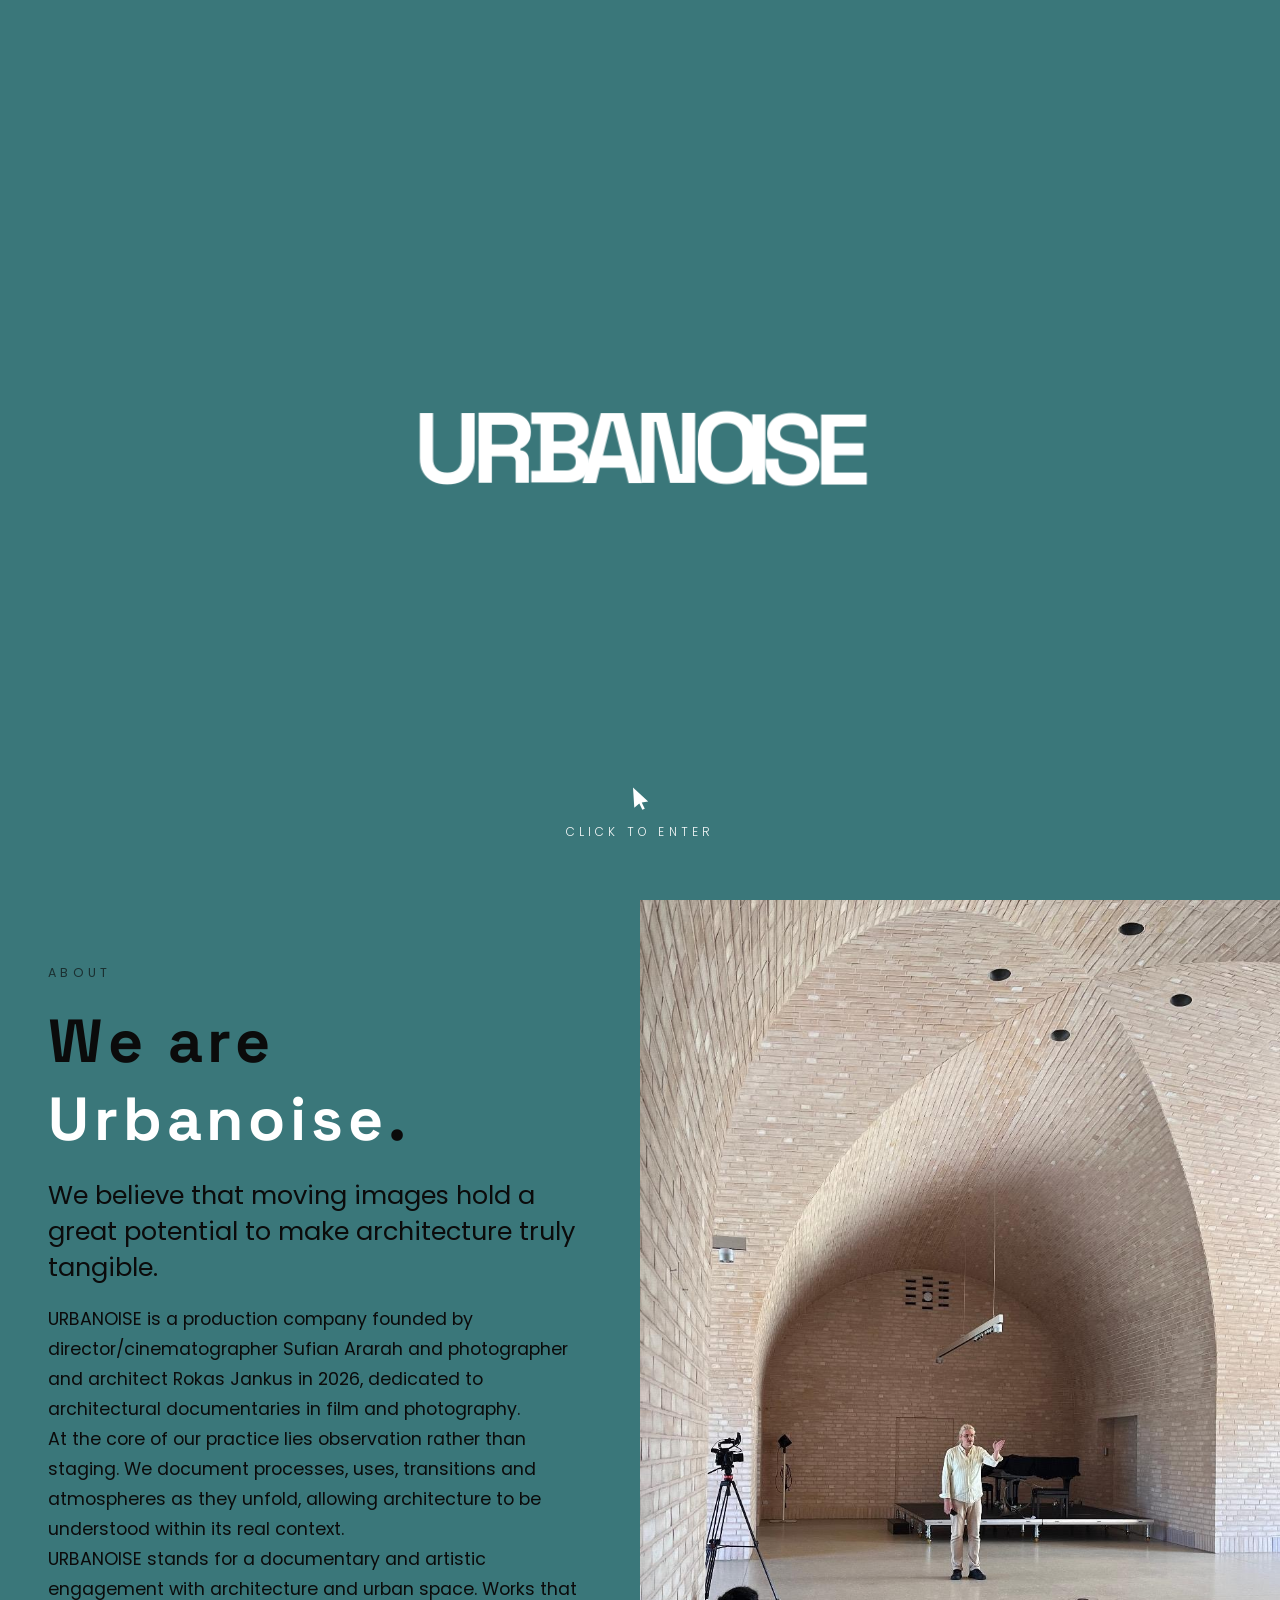
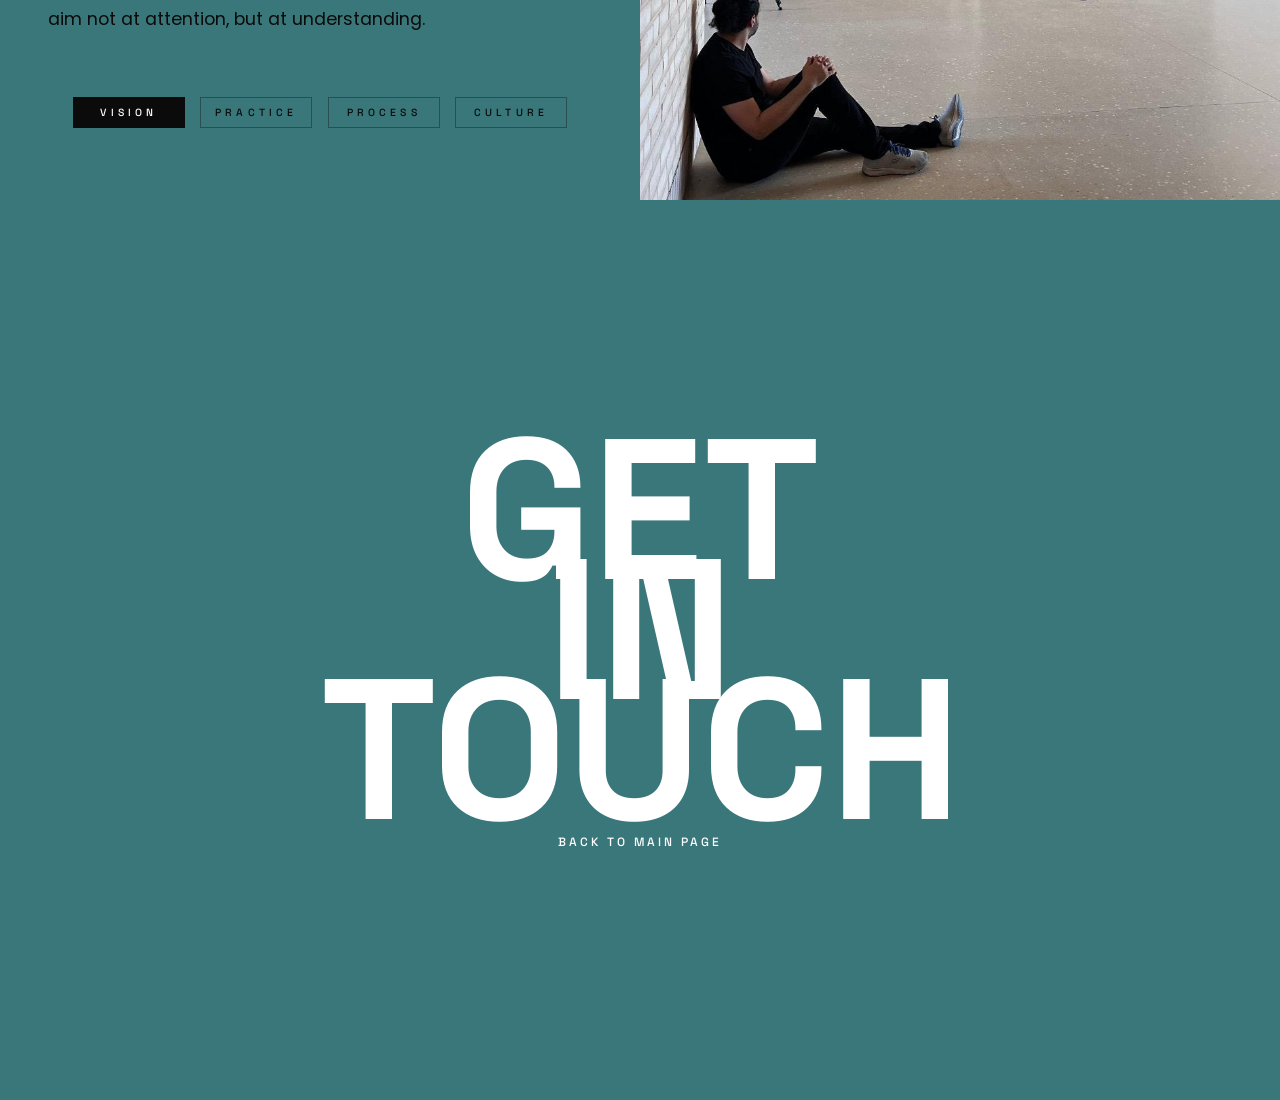
==== commit 2b637cc0: "Update landing logo, about slider, and footer layout" ====
--- a/gsap2/index.html
+++ b/gsap2/index.html
@@ -56,7 +56,6 @@
       <div class="site-brand">Urbanoise</div>
       <nav class="nav-links">
         <a class="nav-link" href="mailto:info@urbanoise.com">Start a project</a>
-        <a class="nav-link" href="#articles">Articles</a>
         <a class="nav-link" href="#about">About us</a>
       </nav>
     </header>
@@ -136,36 +135,14 @@
         </div>
       </section>
 
-      <section class="articles-section" id="articles" aria-label="Articles">
-        <div class="articles-inner">
-          <div class="articles-heading">
-            <p class="articles-eyebrow">Articles</p>
-            <h2>Filming buildings through thoughtful storytelling.</h2>
-            <p>
-              Weekly notes on the craft of documenting architecture—production tips, behind-the-scenes snapshots,
-              and context on how we photograph light, volume, and rhythm.
-            </p>
-          </div>
-          <div class="articles-grid">
-            <article class="article-card">
-              <p class="article-label">Pillar 1</p>
-              <h3>Film crews that move with the space</h3>
-              <p>How we choreograph camera, sound, and talent so the story unfolds without interrupting the architecture.</p>
-              <button class="article-button">Read article</button>
-            </article>
-            <article class="article-card">
-              <p class="article-label">Pillar 2</p>
-              <h3>Lighting for monumental surfaces</h3>
-              <p>Observing how natural light shifts across façades and using that rhythm to plan each shot.</p>
-              <button class="article-button">Read article</button>
-            </article>
-            <article class="article-card">
-              <p class="article-label">Pillar 3</p>
-              <h3>Architectural music—score, pace, silence</h3>
-              <p>Why we treat every cut like a movement and let quiet spaces breathe instead of filling them with noise.</p>
-              <button class="article-button">Read article</button>
-            </article>
-          </div>
+      <section class="footer-page" id="contact" aria-label="Get in touch">
+        <div class="footer-inner">
+          <h2 class="footer-title">
+            <span>Get</span>
+            <span>In</span>
+            <span>Touch</span>
+          </h2>
+          <a class="footer-back" href="#stage">Back to main page</a>
         </div>
       </section>
     </main>
--- a/gsap2/styles.css
+++ b/gsap2/styles.css
@@ -5,7 +5,7 @@
   --text-dark: #0b0b0b;
   --muted: rgba(255, 255, 255, 0.7);
   --font-logo: "Cabinet Grotesk", "Space Grotesk", sans-serif;
-  --logo-letter-spacing: 0em;
+  --logo-letter-spacing: -0.09em;
   --logo-urb-x: 0em;
   --logo-urb-y: 0.01em;
   --logo-urb-letter: 0.02em;
@@ -97,10 +97,16 @@
   color: #fff;
 }
 
+body.at-about .site-brand {
+  opacity: 0;
+  visibility: hidden;
+  pointer-events: none;
+}
+
 .nav-links {
   display: flex;
   align-items: center;
-  gap: 2.25rem;
+  gap: 1.25rem;
 }
 
 .nav-link {
@@ -108,8 +114,8 @@
   text-decoration: none;
   font-family: var(--font-head);
   font-weight: 500;
-  font-size: 0.65rem;
-  letter-spacing: 0.4em;
+  font-size: 0.78rem;
+  letter-spacing: 0.22em;
   text-transform: uppercase;
   padding: 0.45rem 1rem;
   background: transparent;
@@ -117,10 +123,7 @@
   display: inline-flex;
   align-items: center;
   justify-content: center;
-  transition: background 0.25s ease, transform 0.2s ease;
-}
-.nav-link:hover {
-  transform: translateY(-1px);
+  transition: background 0.25s ease;
 }
 
 .nav-link:focus-visible {
@@ -179,9 +182,9 @@
 .logo {
   font-family: var(--font-logo);
   font-weight: 800;
-  font-size: clamp(2.2rem, 7vw, 6rem);
-  letter-spacing: var(--logo-letter-spacing);
-  line-height: 1;
+  font-size: 100px;
+  letter-spacing: 0em;
+  line-height: 0.0;
   text-transform: uppercase;
   margin: 0;
   color: #fff;
@@ -190,6 +193,7 @@
   position: relative;
   display: grid;
   place-items: center;
+  text-align: center;
   will-change: transform;
 }
 
@@ -400,10 +404,10 @@
   min-width: 240px;
   height: 54px;
   padding: 0 1.35rem;
-  border: 0;
+  border: 1.5px solid rgba(255, 255, 255, 0.9);
   border-radius: 0;
-  background: #fff;
-  color: var(--text-dark);
+  background: transparent;
+  color: #fff;
   font-family: var(--font-head);
   font-weight: 500;
   font-size: 0.78rem;
@@ -427,6 +431,7 @@
   padding: 0;
   color: var(--text-dark);
   min-height: 100vh;
+  scroll-margin-top: 10px;
 }
 
 .about-grid {
@@ -435,20 +440,22 @@
 }
 
 .about-viewport {
-  overflow: hidden;
+  overflow-x: hidden;
+  overflow-y: visible;
   min-height: 100vh;
 }
 
 .about-slide-track {
   display: flex;
-  width: 400%;
+  width: 100%;
+  min-height: 100%;
+  will-change: transform;
+}
+
+.about-slide {
+  flex: 0 0 100%;
   min-height: 100vh;
-  will-change: transform;
-}
-
-.about-slide {
-  width: 100%;
-  min-height: 100vh;
+  height: auto;
   display: grid;
   grid-template-columns: repeat(2, minmax(0, 1fr));
   align-items: stretch;
@@ -511,20 +518,22 @@
 
 .about-actions {
   position: absolute;
-  bottom: clamp(2rem, 4vw, 3rem);
-  left: clamp(1.5rem, 4vw, 3rem);
-  width: min(520px, calc(50vw - clamp(1.5rem, 4vw, 3rem)));
-  padding-top: clamp(1rem, 2vw, 1.5rem);
+  bottom: clamp(3rem, 6vw, 4.5rem);
+  left: 0;
+  width: 50%;
+  padding-top: clamp(0.5rem, 1.5vw, 1rem);
   display: flex;
   justify-content: center;
 }
 
 .about-controls {
   width: 100%;
-  margin: 0;
-  display: flex;
-  gap: clamp(0.5rem, 1vw, 0.85rem);
+  padding-inline: clamp(1.5rem, 4vw, 3rem);
+  margin: 0;
+  display: flex;
+  gap: clamp(0.5rem, 1.2vw, 1rem);
   flex-wrap: nowrap;
+  justify-content: center;
 }
 
 .about-variant-button {
@@ -536,11 +545,11 @@
   font-size: 0.65rem;
   letter-spacing: 0.4em;
   text-transform: uppercase;
-  padding: 0.55rem 0.95rem;
+  padding: 0.5rem 0.75rem;
   cursor: pointer;
   transition: background 0.2s ease, color 0.2s ease, border-color 0.2s ease;
-  flex: 1;
-  min-width: 0;
+  flex: 0 1 auto;
+  min-width: clamp(5.5rem, 10vw, 7rem);
   text-align: center;
 }
 
@@ -634,6 +643,53 @@
   transform: translateY(-1px);
 }
 
+.footer-page {
+  min-height: 100vh;
+  background: var(--pantone-8245c);
+  display: grid;
+  place-items: center;
+  text-align: center;
+  color: #fff;
+}
+
+.footer-inner {
+  display: grid;
+  place-items: center;
+  gap: 1.5rem;
+}
+
+.footer-title {
+  font-family: var(--font-logo);
+  font-weight: 800;
+  font-size: 200px;
+  letter-spacing: 0em;
+  text-transform: uppercase;
+  line-height: 0.6;
+  margin: 0;
+  display: grid;
+  gap: 0;
+  text-align: center;
+}
+
+.footer-title span {
+  display: block;
+}
+
+.footer-back {
+  font-family: var(--font-head);
+  font-weight: 500;
+  font-size: 0.75rem;
+  letter-spacing: 0.25em;
+  text-transform: uppercase;
+  color: #fff;
+  text-decoration: none;
+}
+
+.footer-back:focus-visible {
+  outline: 2px solid #fff;
+  outline-offset: 6px;
+}
+
 .about-photo-panel {
   width: 100%;
   min-height: 100vh;
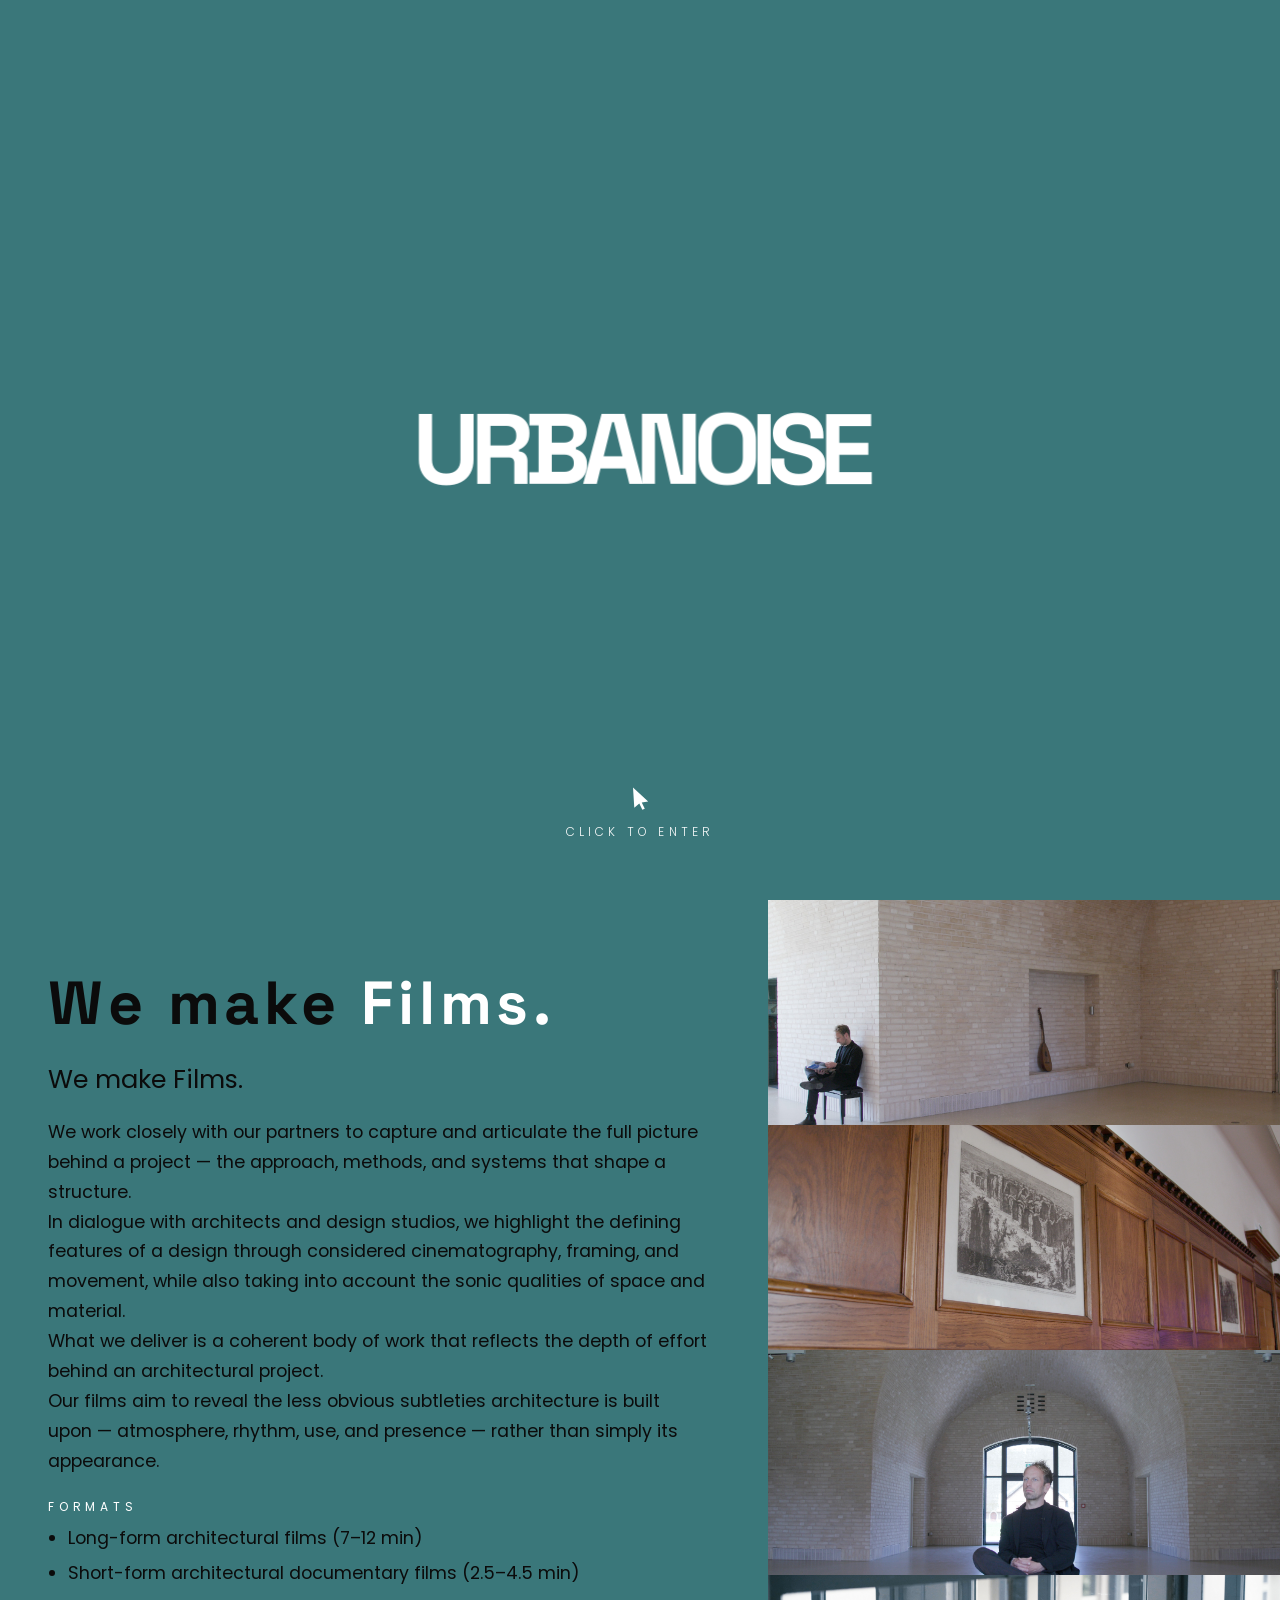
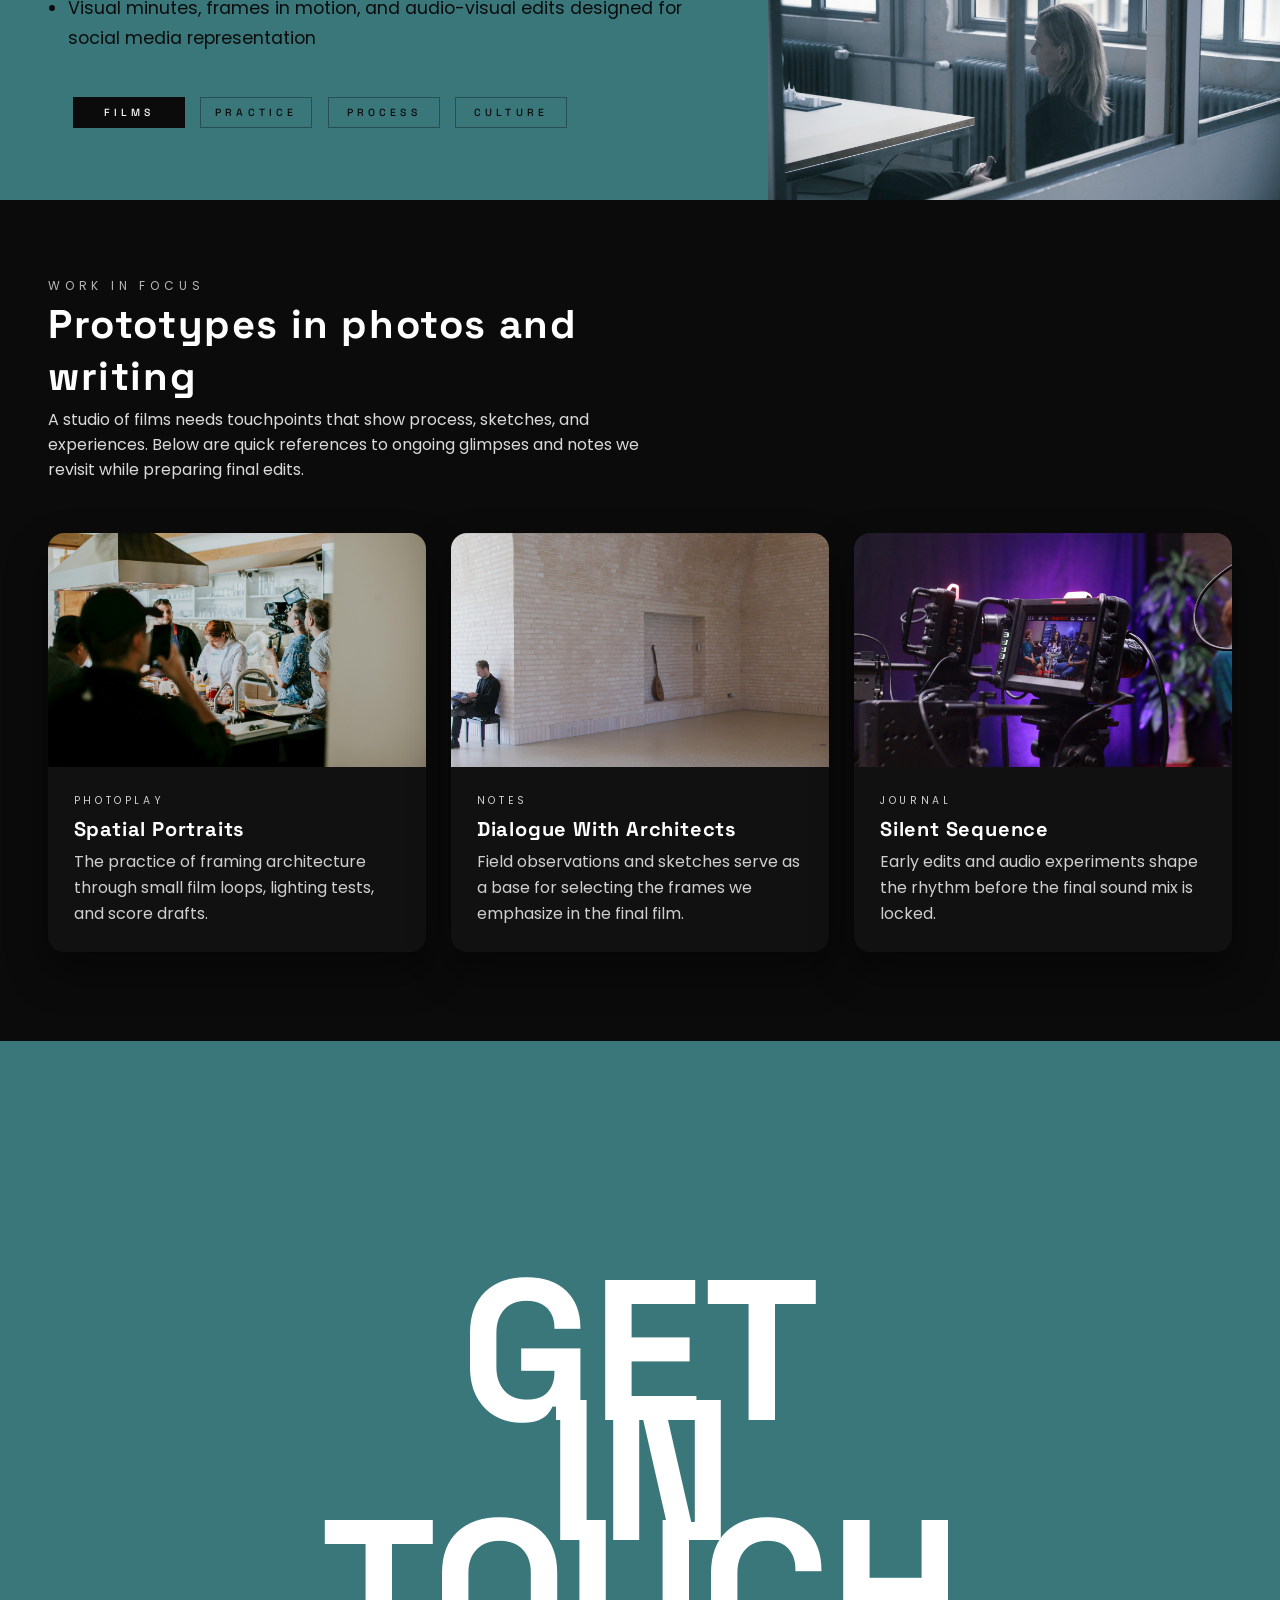
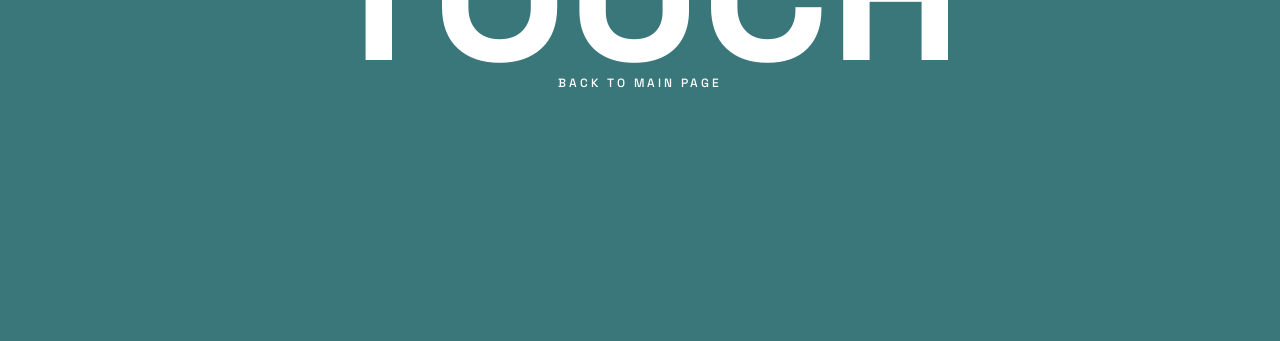
==== commit e8649fdb: "Refine about image stack" ====
--- a/gsap2/index.html
+++ b/gsap2/index.html
@@ -119,7 +119,7 @@
                 data-variant="vision"
                 aria-pressed="true"
               >
-                Vision
+                FILMS
               </button>
               <button type="button" class="about-variant-button" data-variant="practice" aria-pressed="false">
                 Practice
@@ -131,6 +131,44 @@
                 Culture
               </button>
             </div>
+          </div>
+        </div>
+      </section>
+
+      <section class="mockup-page" id="mockup" aria-label="Mockup showcase">
+        <div class="mockup-inner">
+          <div class="mockup-header">
+            <p class="mockup-eyebrow">Work in focus</p>
+            <h2 class="mockup-title">Prototypes in photos and writing</h2>
+            <p class="mockup-lead">
+              A studio of films needs touchpoints that show process, sketches, and experiences. Below are quick references to ongoing glimpses and notes we revisit while preparing final edits.
+            </p>
+          </div>
+          <div class="mockup-grid">
+            <article class="mockup-card">
+              <div class="mockup-photo" style="background-image: url('Photos/work1.jpg');"></div>
+              <div class="mockup-copy">
+                <p class="mockup-meta">Photoplay</p>
+                <h3>Spatial Portraits</h3>
+                <p>The practice of framing architecture through small film loops, lighting tests, and score drafts.</p>
+              </div>
+            </article>
+            <article class="mockup-card">
+              <div class="mockup-photo" style="background-image: url('Photos/about/1.jpg');"></div>
+              <div class="mockup-copy">
+                <p class="mockup-meta">Notes</p>
+                <h3>Dialogue With Architects</h3>
+                <p>Field observations and sketches serve as a base for selecting the frames we emphasize in the final film.</p>
+              </div>
+            </article>
+            <article class="mockup-card">
+              <div class="mockup-photo" style="background-image: url('Photos/work2.jpg');"></div>
+              <div class="mockup-copy">
+                <p class="mockup-meta">Journal</p>
+                <h3>Silent Sequence</h3>
+                <p>Early edits and audio experiments shape the rhythm before the final sound mix is locked.</p>
+              </div>
+            </article>
           </div>
         </div>
       </section>
--- a/gsap2/styles.css
+++ b/gsap2/styles.css
@@ -431,6 +431,8 @@
   padding: 0;
   color: var(--text-dark);
   min-height: 100vh;
+  position: relative;
+  overflow: hidden;
   scroll-margin-top: 10px;
 }
 
@@ -455,9 +457,10 @@
 .about-slide {
   flex: 0 0 100%;
   min-height: 100vh;
-  height: auto;
-  display: grid;
-  grid-template-columns: repeat(2, minmax(0, 1fr));
+  height: 100vh;
+  display: grid;
+  grid-template-columns: minmax(0, 50%) minmax(0, 50%);
+  column-gap: 0;
   align-items: stretch;
   background: var(--pantone-8245c);
 }
@@ -506,14 +509,79 @@
   color: var(--text-dark);
 }
 
+.about-formats {
+  display: flex;
+  flex-direction: column;
+  gap: 0.45rem;
+}
+
+.about-formats-heading {
+  font-size: 0.75rem;
+  letter-spacing: 0.4em;
+  text-transform: uppercase;
+  margin: 0;
+  color: var(--text);
+}
+
+.about-formats-list {
+  margin: 0;
+  padding-left: 1.25rem;
+  list-style: disc;
+  display: flex;
+  flex-direction: column;
+  gap: 0.3rem;
+}
+
+.about-formats-list li {
+  margin: 0;
+  font-size: clamp(0.95rem, 1.8vw, 1.1rem);
+  line-height: 1.7;
+  color: var(--text-dark);
+}
+
 .about-slide-image {
   display: flex;
   align-items: stretch;
-  background: #111;
-}
-
-.about-slide-image .about-photo-wrapper {
+  justify-content: center;
+  padding: 0;
   height: 100%;
+  overflow: hidden;
+  background: var(--pantone-8245c);
+}
+
+.about-photo-stack {
+  width: 100%;
+  height: 100%;
+  display: flex;
+  flex-direction: column;
+  gap: 0;
+}
+
+.about-photo-slot {
+  width: 100%;
+  flex: 1;
+  border-radius: 0;
+  overflow: hidden;
+  position: relative;
+  background: transparent;
+  will-change: transform;
+  aspect-ratio: 16 / 9;
+}
+
+.about-photo-slot img {
+  position: absolute;
+  inset: 0;
+  width: 100%;
+  height: 100%;
+  display: block;
+  object-fit: cover;
+  object-position: center;
+}
+
+@media (max-width: 1400px) {
+  .about-slide {
+    grid-template-columns: minmax(0, 60%) minmax(0, 40%);
+  }
 }
 
 .about-actions {
@@ -524,6 +592,7 @@
   padding-top: clamp(0.5rem, 1.5vw, 1rem);
   display: flex;
   justify-content: center;
+  z-index: 2;
 }
 
 .about-controls {
@@ -690,34 +759,15 @@
   outline-offset: 6px;
 }
 
-.about-photo-panel {
-  width: 100%;
-  min-height: 100vh;
-  background: #111;
-  display: flex;
-  align-items: stretch;
-}
-
-.about-photo-wrapper {
-  width: 100%;
-  height: 100%;
-  overflow: hidden;
-  background: #111;
-}
-
 .about-photo {
   width: 100%;
   height: 100%;
   display: block;
   object-fit: cover;
-  object-position: center 90%;
+  object-position: center;
 }
 
 @media (max-width: 960px) {
-  .about-slide {
-    grid-template-columns: 1fr;
-  }
-
   .about-slide-image {
     min-height: 60vh;
   }
@@ -727,3 +777,95 @@
     padding: clamp(3rem, 5vw, 4rem);
   }
 }
+
+@media (max-width: 720px) {
+  .about-slide {
+    grid-template-columns: 1fr;
+  }
+}
+
+.mockup-page {
+  background: #0b0b0b;
+  color: #fff;
+}
+
+.mockup-inner {
+  padding: clamp(4rem, 6vw, 6rem) clamp(1.5rem, 4vw, 3rem) clamp(5rem, 7vw, 7rem);
+}
+
+.mockup-header {
+  max-width: 620px;
+  margin-bottom: clamp(2.5rem, 4vw, 3.5rem);
+}
+
+.mockup-eyebrow {
+  font-size: 0.75rem;
+  letter-spacing: 0.4em;
+  text-transform: uppercase;
+  margin: 0;
+  color: rgba(255, 255, 255, 0.7);
+}
+
+.mockup-title {
+  margin: 0.25rem 0;
+  font-size: clamp(1.8rem, 4vw, 2.5rem);
+  letter-spacing: 0.04em;
+  line-height: 1.3;
+}
+
+.mockup-lead {
+  margin: 0;
+  max-width: 60ch;
+  color: rgba(255, 255, 255, 0.85);
+}
+
+.mockup-grid {
+  display: grid;
+  grid-template-columns: repeat(auto-fit, minmax(220px, 1fr));
+  gap: clamp(1.5rem, 2vw, 2.5rem);
+}
+
+.mockup-card {
+  background: #111;
+  border-radius: 1rem;
+  overflow: hidden;
+  display: flex;
+  flex-direction: column;
+  min-height: 320px;
+  box-shadow: 0 20px 40px rgba(0, 0, 0, 0.45);
+}
+
+.mockup-photo {
+  width: 100%;
+  padding-top: 62%;
+  background-size: cover;
+  background-position: center;
+}
+
+.mockup-copy {
+  padding: clamp(1.25rem, 2vw, 1.75rem);
+  display: flex;
+  flex-direction: column;
+  gap: 0.5rem;
+}
+
+.mockup-meta {
+  margin: 0;
+  letter-spacing: 0.35em;
+  text-transform: uppercase;
+  font-size: 0.65rem;
+  color: rgba(255, 255, 255, 0.6);
+}
+
+.mockup-copy h3 {
+  margin: 0;
+  font-size: 1.25rem;
+  letter-spacing: 0.04em;
+  line-height: 1.2;
+}
+
+.mockup-copy p {
+  margin: 0;
+  color: rgba(255, 255, 255, 0.8);
+  line-height: 1.6;
+}
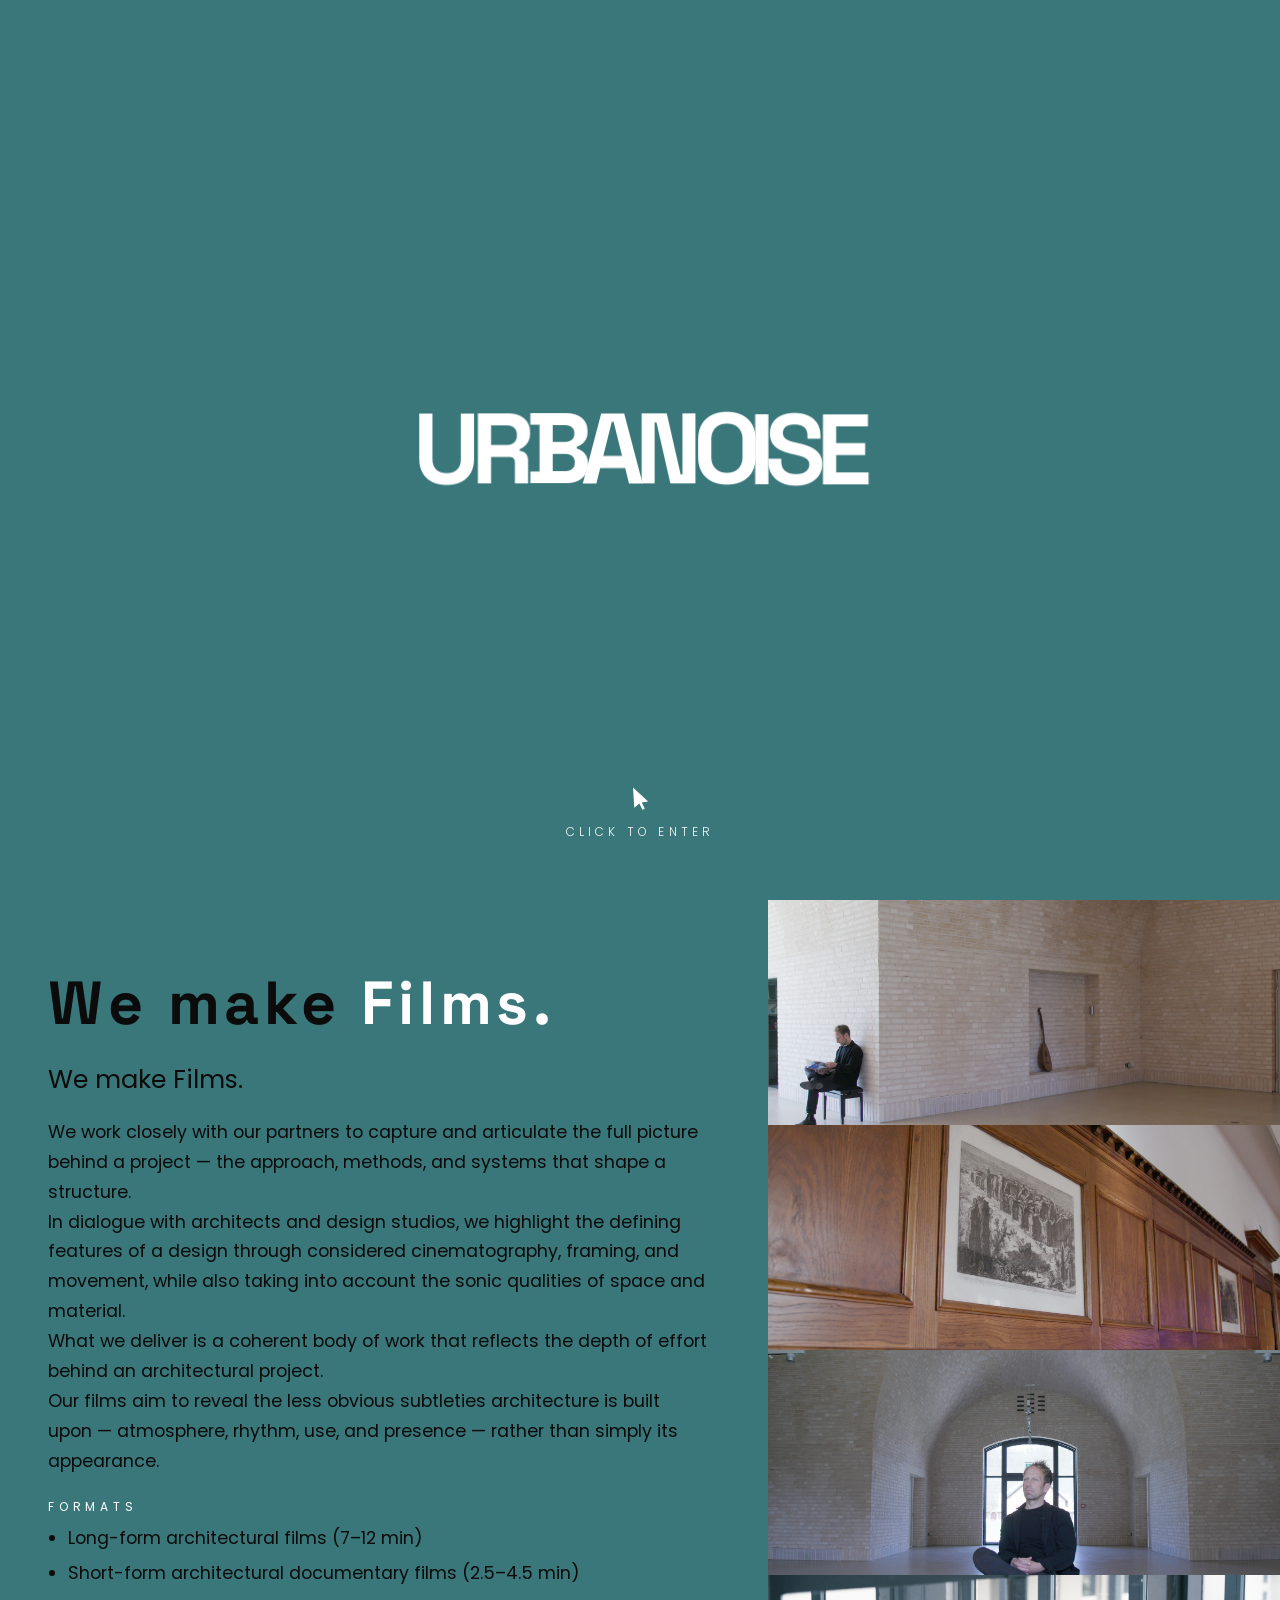
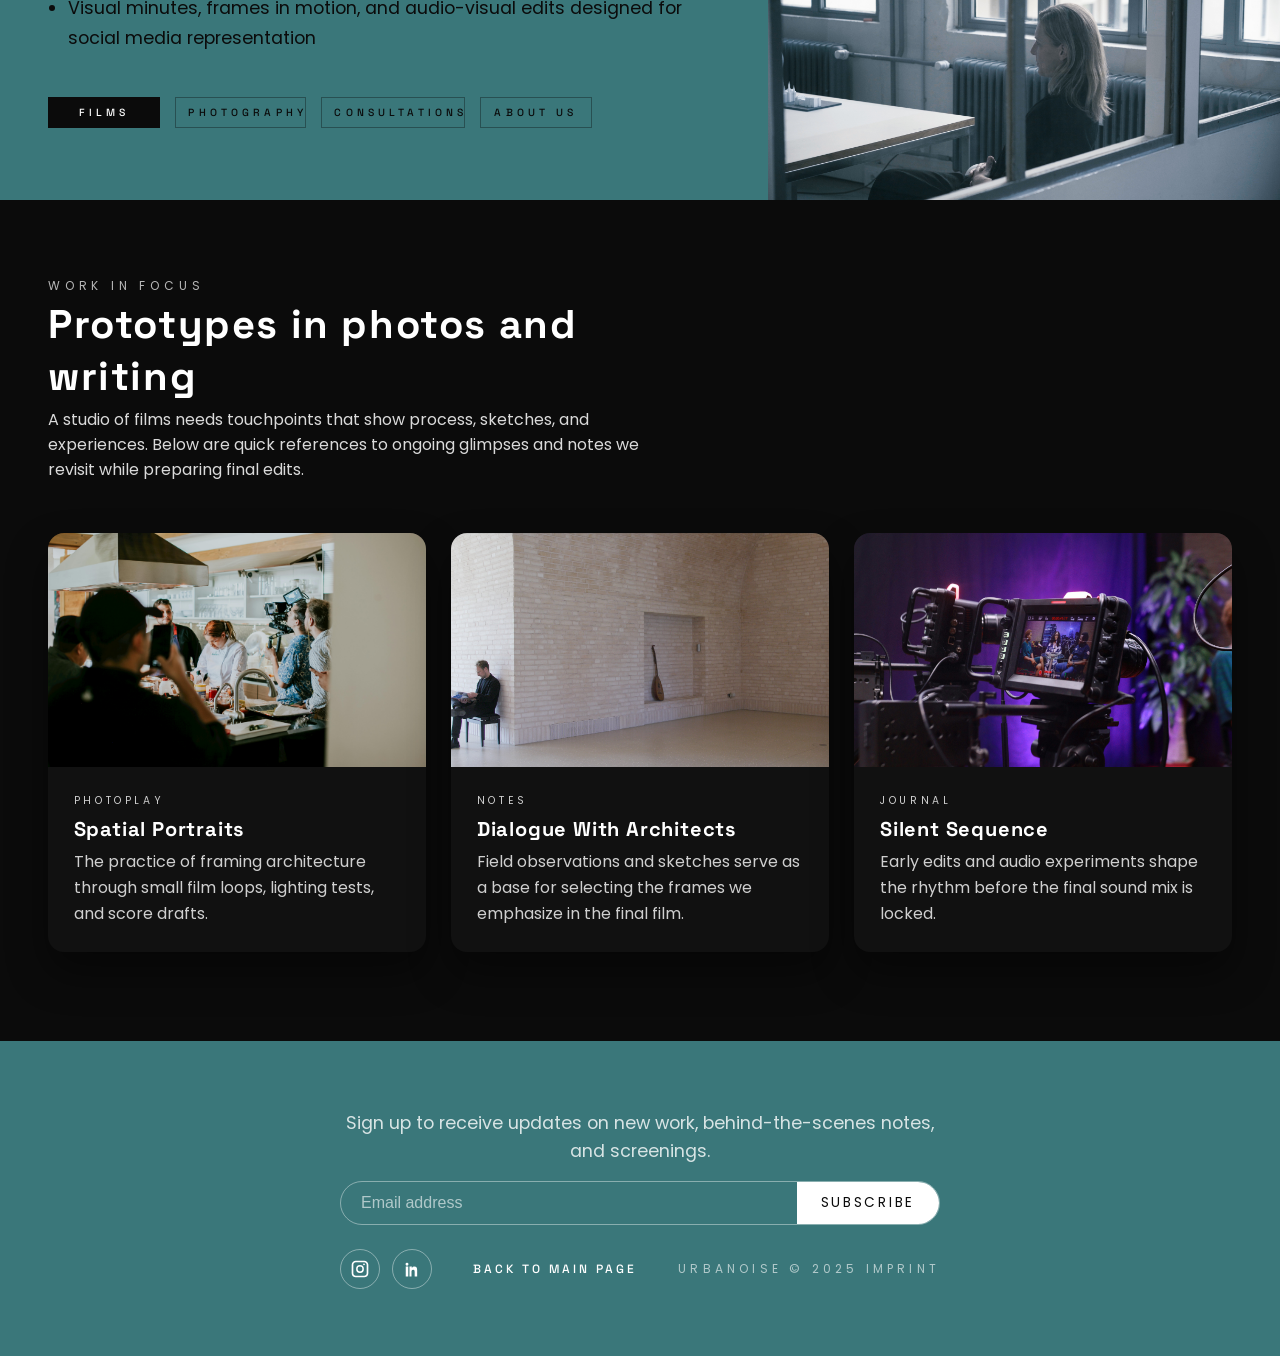
==== commit aa1af259: "Enhance about section and footer" ====
--- a/gsap2/index.html
+++ b/gsap2/index.html
@@ -122,13 +122,13 @@
                 FILMS
               </button>
               <button type="button" class="about-variant-button" data-variant="practice" aria-pressed="false">
-                Practice
+                Photography
               </button>
               <button type="button" class="about-variant-button" data-variant="process" aria-pressed="false">
-                Process
+                Consultations
               </button>
               <button type="button" class="about-variant-button" data-variant="culture" aria-pressed="false">
-                Culture
+                About us
               </button>
             </div>
           </div>
@@ -175,12 +175,42 @@
 
       <section class="footer-page" id="contact" aria-label="Get in touch">
         <div class="footer-inner">
-          <h2 class="footer-title">
-            <span>Get</span>
-            <span>In</span>
-            <span>Touch</span>
-          </h2>
-          <a class="footer-back" href="#stage">Back to main page</a>
+          <div class="footer-newsletter">
+            <p class="footer-lead">
+              Sign up to receive updates on new work, behind-the-scenes notes, and screenings.
+            </p>
+            <form class="footer-newsletter-form">
+              <label class="sr-only" for="newsletter-email">Email address</label>
+              <div class="footer-newsletter-field">
+                <input
+                  id="newsletter-email"
+                  name="email"
+                  type="email"
+                  placeholder="Email address"
+                  required
+                  autocomplete="email"
+                />
+                <button type="submit">Subscribe</button>
+              </div>
+            </form>
+          </div>
+          <div class="footer-meta">
+            <div class="footer-social" aria-label="Urbanoise social links">
+              <a class="footer-social-link" href="https://www.instagram.com" target="_blank" rel="noreferrer noopener" aria-label="Instagram">
+                <svg viewBox="0 0 24 24" role="img">
+                  <path d="M17 2H7C4.2 2 2 4.2 2 7v10c0 2.8 2.2 5 5 5h10c2.8 0 5-2.2 5-5V7c0-2.8-2.2-5-5-5zm3 15c0 1.7-1.3 3-3 3H7c-1.7 0-3-1.3-3-3V7c0-1.7 1.3-3 3-3h10c1.7 0 3 1.3 3 3v10z" />
+                  <path d="M12 7.3A4.7 4.7 0 1 0 16.7 12 4.7 4.7 0 0 0 12 7.3zm0 7.6A2.9 2.9 0 1 1 14.9 12 2.9 2.9 0 0 1 12 14.9zM17.9 6.4a1.1 1.1 0 1 1-1.1-1.1 1.1 1.1 0 0 1 1.1 1.1z" />
+                </svg>
+              </a>
+              <a class="footer-social-link" href="https://www.linkedin.com" target="_blank" rel="noreferrer noopener" aria-label="LinkedIn">
+                <svg viewBox="0 0 24 24" role="img">
+                  <path d="M4.5 9h3v12h-3zM6 4.5a1.75 1.75 0 1 1-1.75 1.75A1.75 1.75 0 0 1 6 4.5zM9 9h2.8v1.7h.1a3.08 3.08 0 0 1 2.8-1.6c3 0 3.5 2 3.5 4.6V21h-3v-5.1c0-1.3 0-3-1.8-3s-2 1.4-2 2.9V21H9z" />
+                </svg>
+              </a>
+            </div>
+            <a class="footer-back" href="#stage">Back to main page</a>
+            <p class="footer-note">Urbanoise © 2025 Imprint</p>
+          </div>
         </div>
       </section>
     </main>
--- a/gsap2/styles.css
+++ b/gsap2/styles.css
@@ -36,12 +36,24 @@
   background: var(--bg);
   color: var(--text);
   overflow-x: hidden;
+  scroll-snap-type: y mandatory;
 }
 
 body.scroll-locked {
   overflow: hidden;
   height: 100vh;
   overscroll-behavior: none;
+}
+
+main {
+  scroll-snap-type: y mandatory;
+}
+
+.stage,
+.about-page,
+.mockup-page,
+.footer-page {
+  scroll-snap-align: start;
 }
 
 @media (prefers-reduced-motion: reduce) {
@@ -97,7 +109,8 @@
   color: #fff;
 }
 
-body.at-about .site-brand {
+body.at-about .site-brand,
+body.at-mockup .site-brand {
   opacity: 0;
   visibility: hidden;
   pointer-events: none;
@@ -459,7 +472,9 @@
   min-height: 100vh;
   height: 100vh;
   display: grid;
-  grid-template-columns: minmax(0, 50%) minmax(0, 50%);
+  grid-template-columns:
+    minmax(0, calc(100% - clamp(40vw, 50vw, 60vw)))
+    clamp(40vw, 50vw, 60vw);
   column-gap: 0;
   align-items: stretch;
   background: var(--pantone-8245c);
@@ -491,6 +506,23 @@
 
 .about-title-brand {
   color: #fff;
+}
+
+.about-title-highlight {
+  color: #fff;
+}
+
+.about-highlight {
+  color: #fff;
+  font-weight: 600;
+}
+
+.about-secondary-title {
+  margin: 0;
+  font-size: clamp(1.2rem, 2.4vw, 1.6rem);
+  letter-spacing: 0.02em;
+  line-height: 1.4;
+  color: rgba(11, 11, 11, 0.85);
 }
 
 .about-lead {
@@ -713,7 +745,8 @@
 }
 
 .footer-page {
-  min-height: 100vh;
+  min-height: 35vh;
+  max-height: 45vh;
   background: var(--pantone-8245c);
   display: grid;
   place-items: center;
@@ -725,6 +758,125 @@
   display: grid;
   place-items: center;
   gap: 1.5rem;
+}
+
+.footer-newsletter {
+  text-align: center;
+  display: flex;
+  flex-direction: column;
+  gap: 1rem;
+  max-width: 600px;
+}
+
+.footer-lead {
+  margin: 0;
+  color: rgba(255, 255, 255, 0.8);
+  font-size: clamp(1rem, 2vw, 1.1rem);
+  line-height: 1.6;
+}
+
+.footer-newsletter-form {
+  width: 100%;
+}
+
+.footer-newsletter-field {
+  display: flex;
+  width: 100%;
+  border: 1px solid rgba(255, 255, 255, 0.4);
+  background: transparent;
+  border-radius: 999px;
+  overflow: hidden;
+}
+
+.footer-newsletter-field input {
+  flex: 1;
+  border: none;
+  padding: 0.75rem 1.25rem;
+  font-size: 1rem;
+  background: transparent;
+  color: #fff;
+}
+
+.footer-newsletter-field input::placeholder {
+  color: rgba(255, 255, 255, 0.6);
+}
+
+.footer-newsletter-field input:focus-visible {
+  outline: none;
+}
+
+.footer-newsletter-field button {
+  border: none;
+  background: #fff;
+  color: #0b0b0b;
+  padding: 0 1.5rem;
+  font-size: 0.85rem;
+  letter-spacing: 0.2em;
+  text-transform: uppercase;
+  cursor: pointer;
+  transition: opacity 0.2s ease, transform 0.2s ease;
+}
+
+.footer-newsletter-field button:hover {
+  opacity: 0.75;
+  transform: translateY(-1px);
+}
+
+.footer-meta {
+  width: 100%;
+  display: flex;
+  align-items: center;
+  justify-content: space-between;
+  gap: 1rem;
+  flex-wrap: wrap;
+}
+
+.footer-note {
+  font-size: 0.75rem;
+  text-transform: uppercase;
+  letter-spacing: 0.35em;
+  color: rgba(255, 255, 255, 0.6);
+  margin: 0;
+}
+
+.footer-social {
+  display: flex;
+  gap: 0.75rem;
+}
+
+.footer-social-link {
+  width: 40px;
+  height: 40px;
+  border: 1px solid rgba(255, 255, 255, 0.4);
+  border-radius: 50%;
+  display: grid;
+  place-items: center;
+  color: #fff;
+  transition: border-color 0.2s ease, transform 0.2s ease;
+}
+
+.footer-social-link:hover {
+  border-color: #fff;
+  transform: translateY(-2px);
+}
+
+.footer-social-link svg {
+  width: 20px;
+  height: 20px;
+  fill: currentColor;
+}
+
+@media (max-width: 640px) {
+  .footer-meta {
+    flex-direction: column;
+    align-items: stretch;
+  }
+  .footer-social {
+    justify-content: center;
+  }
+  .footer-back {
+    align-self: center;
+  }
 }
 
 .footer-title {
--- a/gsap2/styles-13inch.css
+++ b/gsap2/styles-13inch.css
@@ -1,11 +1,39 @@
-/* 13-inch laptop height tuning (1440px wide). */
-
-.about-left {
-  padding-top: 3.6rem;
-  padding-bottom: 2.6rem;
+/* 13-inch laptop height tuning (1440px wide) */
+.about-slide {
+  min-height: 90vh;
 }
 
-.about-statement {
-  margin-top: 3.1rem;
+.about-slide-text {
+  padding: clamp(2.6rem, 3vw, 3.4rem) clamp(1.2rem, 2.5vw, 2.6rem) clamp(3.8rem, 5vh, 4.5rem)
+    clamp(1.2rem, 1.8vw, 2rem);
 }
 
+.about-title {
+  font-size: clamp(2rem, 3vw, 3rem);
+}
+
+.about-lead {
+  font-size: clamp(1rem, 2.4vw, 1.4rem);
+}
+
+.about-paragraph {
+  font-size: clamp(0.7rem, 1.1vw, 0.95rem);
+  line-height: 1.5;
+}
+
+.about-actions {
+  bottom: clamp(2rem, 3vw, 3.5rem);
+}
+
+.about-photo-stack {
+  gap: 0;
+}
+
+.about-photo-slot {
+  aspect-ratio: 16 / 9;
+}
+
+.about-photo-stack .about-photo-slot:nth-of-type(4) {
+  display: none;
+}
+
--- a/gsap2/styles-desktop.css
+++ b/gsap2/styles-desktop.css
@@ -16,3 +16,25 @@
 .about-split {
   grid-template-columns: 1fr 1fr;
 }
+
+.about-photo-stack .about-photo-slot:nth-of-type(4) {
+  display: none;
+}
+
+.about-title {
+  font-size: clamp(2.5rem, 3.5vw, 4.2rem);
+}
+
+.about-lead {
+  font-size: clamp(1.1rem, 2vw, 1.35rem);
+}
+
+.about-paragraph {
+  font-size: clamp(0.9rem, 1.5vw, 1rem);
+}
+
+.about-variant-button {
+  font-size: 0.7rem;
+  padding: 0.4rem 0.75rem;
+  min-width: clamp(5rem, 8vw, 6.5rem);
+}
--- a/gsap2/styles-4k.css
+++ b/gsap2/styles-4k.css
@@ -40,3 +40,37 @@
 .about-statement {
   font-size: clamp(2.6rem, 2.6vw, 4.1rem);
 }
+
+.about-slide-text {
+  padding: clamp(4.5rem, 5vw, 6rem) clamp(4rem, 5vw, 5.5rem) clamp(5.5rem, 6vh, 7rem) clamp(3rem, 4vw, 4.5rem);
+}
+
+.about-title {
+  font-size: clamp(3.6rem, 5.28vw, 6rem);
+}
+
+.about-lead {
+  font-size: clamp(1.68rem, 3.36vw, 2.16rem);
+}
+
+.about-paragraph {
+  font-size: clamp(1.2rem, 2.64vw, 1.44rem);
+}
+
+.about-controls {
+  gap: clamp(0.8rem, 1.2vw, 1.5rem);
+}
+
+.about-variant-button {
+  font-size: 0.9rem;
+  padding: 0.75rem 1rem;
+  min-width: clamp(6rem, 8vw, 9rem);
+}
+
+.about-photo-stack {
+  gap: 0;
+}
+
+.about-photo-stack .about-photo-slot:nth-of-type(4) {
+  display: none;
+}
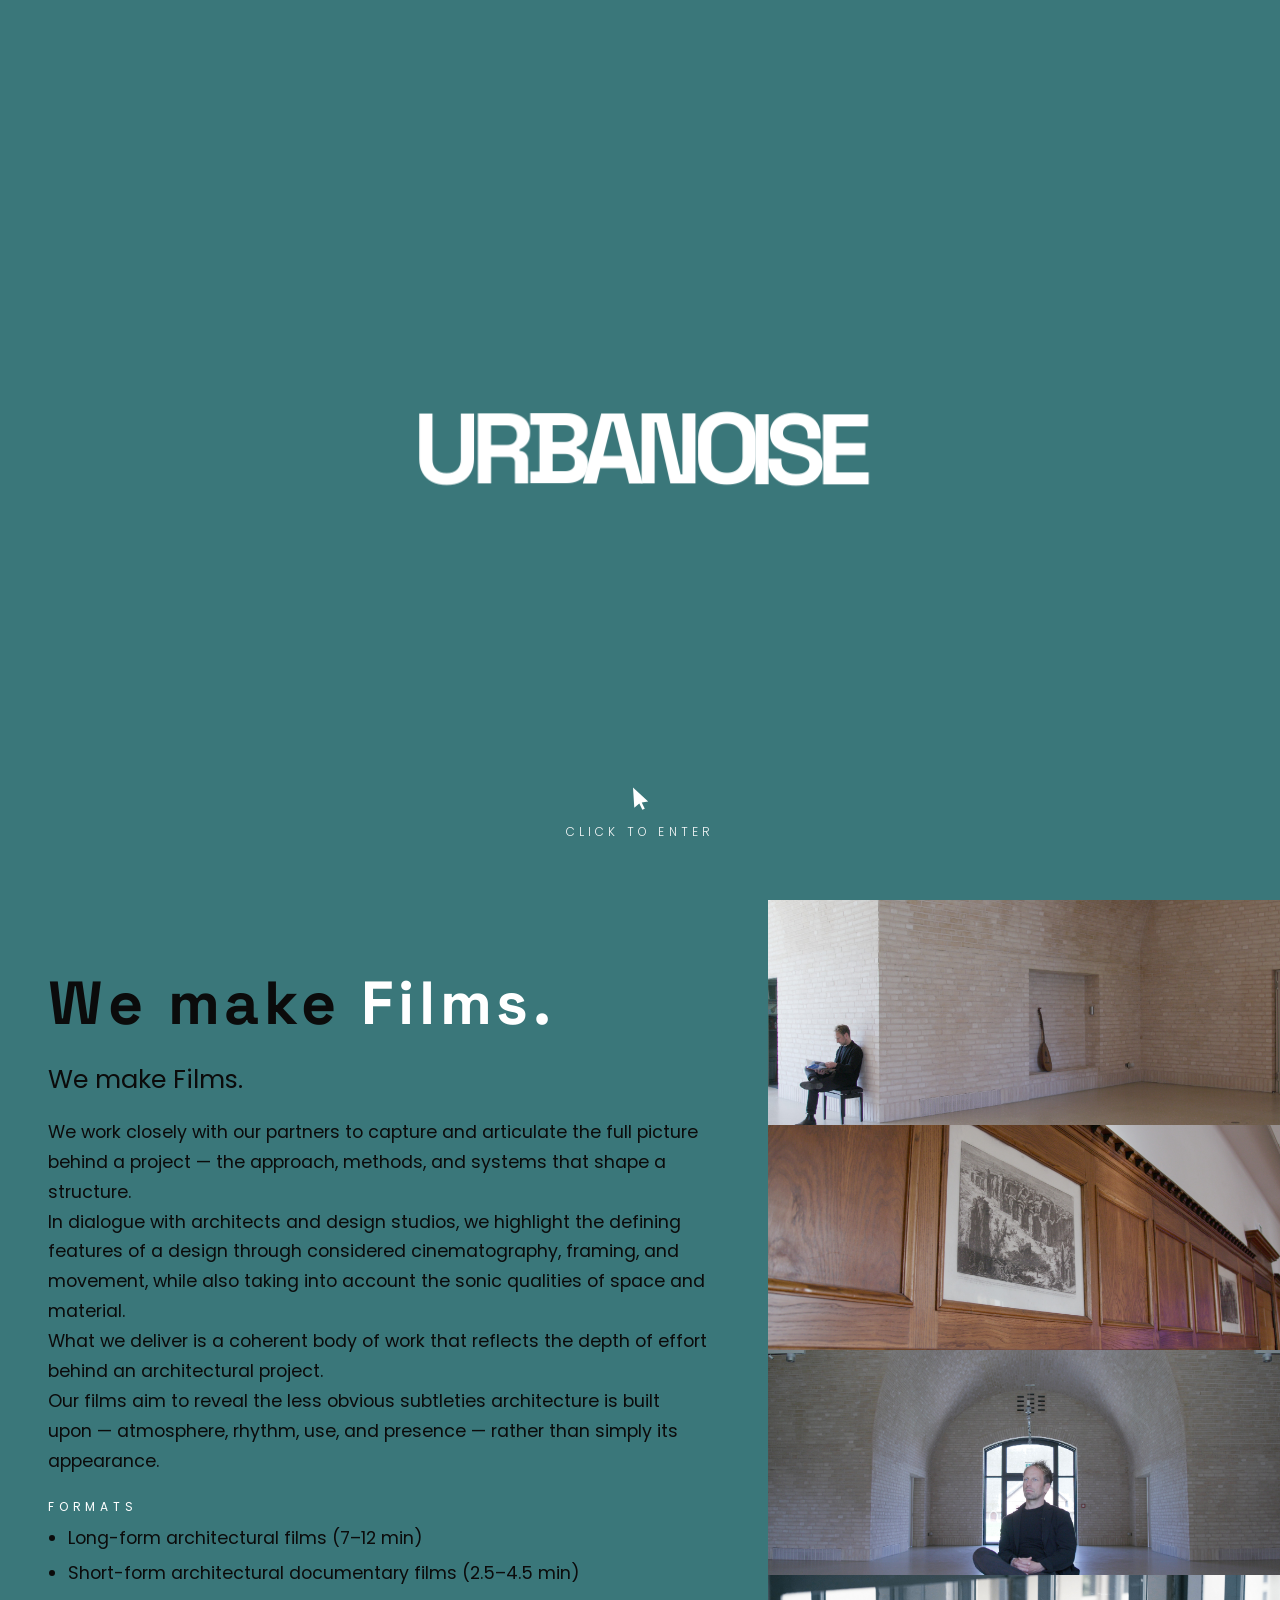
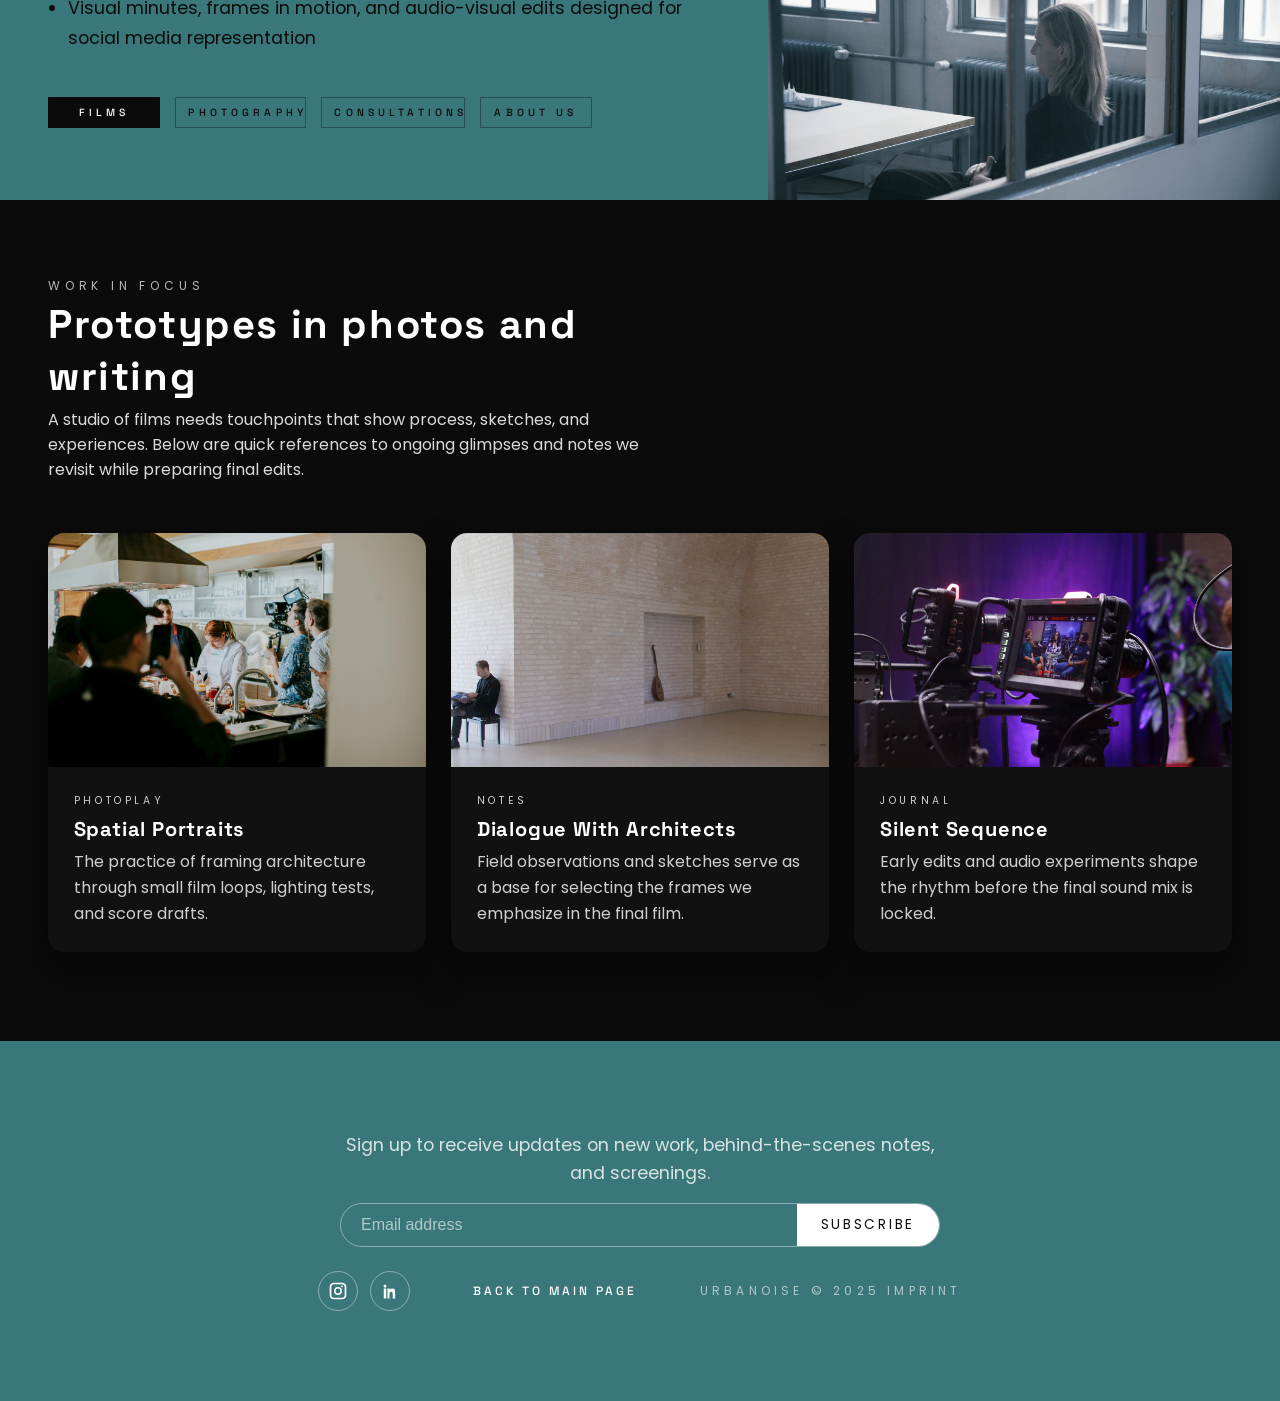
==== commit 625c6474: "Phone layout tweaks" ====
--- a/gsap2/index.html
+++ b/gsap2/index.html
@@ -112,6 +112,11 @@
             <div class="about-slide-track"></div>
           </div>
           <div class="about-actions">
+            <div class="about-phone-controls" role="group" aria-label="About variants navigation">
+              <button type="button" class="about-phone-nav about-phone-prev" aria-label="Previous variant">‹</button>
+              <span class="about-phone-label" aria-live="polite"></span>
+              <button type="button" class="about-phone-nav about-phone-next" aria-label="Next variant">›</button>
+            </div>
             <div class="about-controls" role="group" aria-label="About variants">
               <button
                 type="button"
--- a/gsap2/styles.css
+++ b/gsap2/styles.css
@@ -660,6 +660,34 @@
   border-color: var(--text-dark);
 }
 
+.about-phone-controls {
+  display: none;
+  align-items: center;
+  gap: 1rem;
+}
+
+.about-phone-nav {
+  border: 1px solid rgba(11, 11, 11, 0.35);
+  padding: 0.5rem 0.75rem;
+  background: transparent;
+  color: var(--text-dark);
+  font-family: var(--font-head);
+  letter-spacing: 0.2em;
+  text-transform: uppercase;
+  cursor: pointer;
+  flex-shrink: 0;
+}
+
+.about-phone-label {
+  font-family: var(--font-head);
+  letter-spacing: 0.4em;
+  text-transform: uppercase;
+  font-size: 0.75rem;
+  color: var(--text-dark);
+  flex: 1;
+  text-align: center;
+}
+
 .about-variant-button:focus-visible {
   outline: 2px solid #fff;
   outline-offset: 2px;
@@ -752,12 +780,16 @@
   place-items: center;
   text-align: center;
   color: #fff;
+  padding: clamp(2.25rem, 4vw, 3.5rem) 1rem;
 }
 
 .footer-inner {
   display: grid;
   place-items: center;
   gap: 1.5rem;
+  width: min(720px, 100%);
+  padding: clamp(1.5rem, 3vw, 2.5rem);
+  box-sizing: border-box;
 }
 
 .footer-newsletter {
--- a/gsap2/styles-phone.css
+++ b/gsap2/styles-phone.css
@@ -17,6 +17,14 @@
 .nav-link {
   font-size: 0.65rem;
   letter-spacing: 0.18em;
+}
+
+.nav-links {
+  display: none;
+}
+
+.about-slide-image {
+  display: none;
 }
 
 .enter-cta {
@@ -70,3 +78,137 @@
   max-width: 48ch;
   font-size: 0.82rem;
 }
+
+.about-page {
+  padding-top: 1rem;
+}
+
+.about-grid {
+  display: flex;
+  flex-direction: column;
+}
+
+.about-viewport {
+  order: 0;
+}
+
+.about-actions {
+  order: -1;
+  bottom: auto;
+}
+
+.about-page,
+.about-viewport,
+.about-slide-track,
+.about-slide {
+  min-height: auto;
+  height: auto;
+}
+
+.about-slide {
+  display: block;
+}
+
+main {
+  scroll-snap-type: none;
+  scroll-padding-top: 0;
+}
+
+.about-actions {
+  position: sticky;
+  top: 0;
+  left: 0;
+  width: 100%;
+  padding: 1rem 1.25rem 0.5rem;
+  display: flex;
+  justify-content: center;
+  background: var(--pantone-8245c);
+  z-index: 2;
+}
+
+.about-controls {
+  display: none;
+}
+
+.about-phone-controls {
+  display: flex;
+  width: 100%;
+  align-items: center;
+  justify-content: space-between;
+  gap: 0.5rem;
+}
+
+.about-phone-nav {
+  border: 1px solid rgba(11, 11, 11, 0.35);
+  padding: 0.65rem 0.75rem;
+  background: transparent;
+  color: #0b0b0b;
+  font-family: var(--font-head);
+  letter-spacing: 0.15em;
+  text-transform: uppercase;
+  cursor: pointer;
+  flex-shrink: 0;
+}
+
+.about-phone-nav:focus-visible {
+  outline: 2px solid #000;
+  outline-offset: 2px;
+}
+
+.about-phone-label {
+  flex: 1;
+  text-align: center;
+  letter-spacing: 0.4em;
+  font-size: 0.75rem;
+  text-transform: uppercase;
+  font-family: var(--font-head);
+  color: #0b0b0b;
+}
+
+main {
+  scroll-padding-top: 1rem;
+}
+.logo {
+  font-size: 72px;
+}
+
+.logo-wrap {
+  max-width: 220px;
+}
+
+.footer-newsletter {
+  width: 100%;
+  max-width: 100%;
+}
+
+.footer-newsletter-field {
+  border-radius: 999px;
+  padding: 0;
+}
+
+.footer-newsletter-field input {
+  padding: 0.55rem 1rem;
+  font-size: 0.9rem;
+}
+
+.footer-newsletter-field button {
+  padding: 0 1rem;
+  font-size: 0.75rem;
+  letter-spacing: 0.15em;
+}
+
+.footer-page {
+  min-height: auto;
+  padding: clamp(1.5rem, 3vw, 2.25rem) 1rem;
+}
+
+.footer-inner {
+  padding: 0;
+  gap: 1rem;
+  place-items: stretch;
+}
+
+.footer-meta {
+  flex-direction: column;
+  align-items: stretch;
+}
